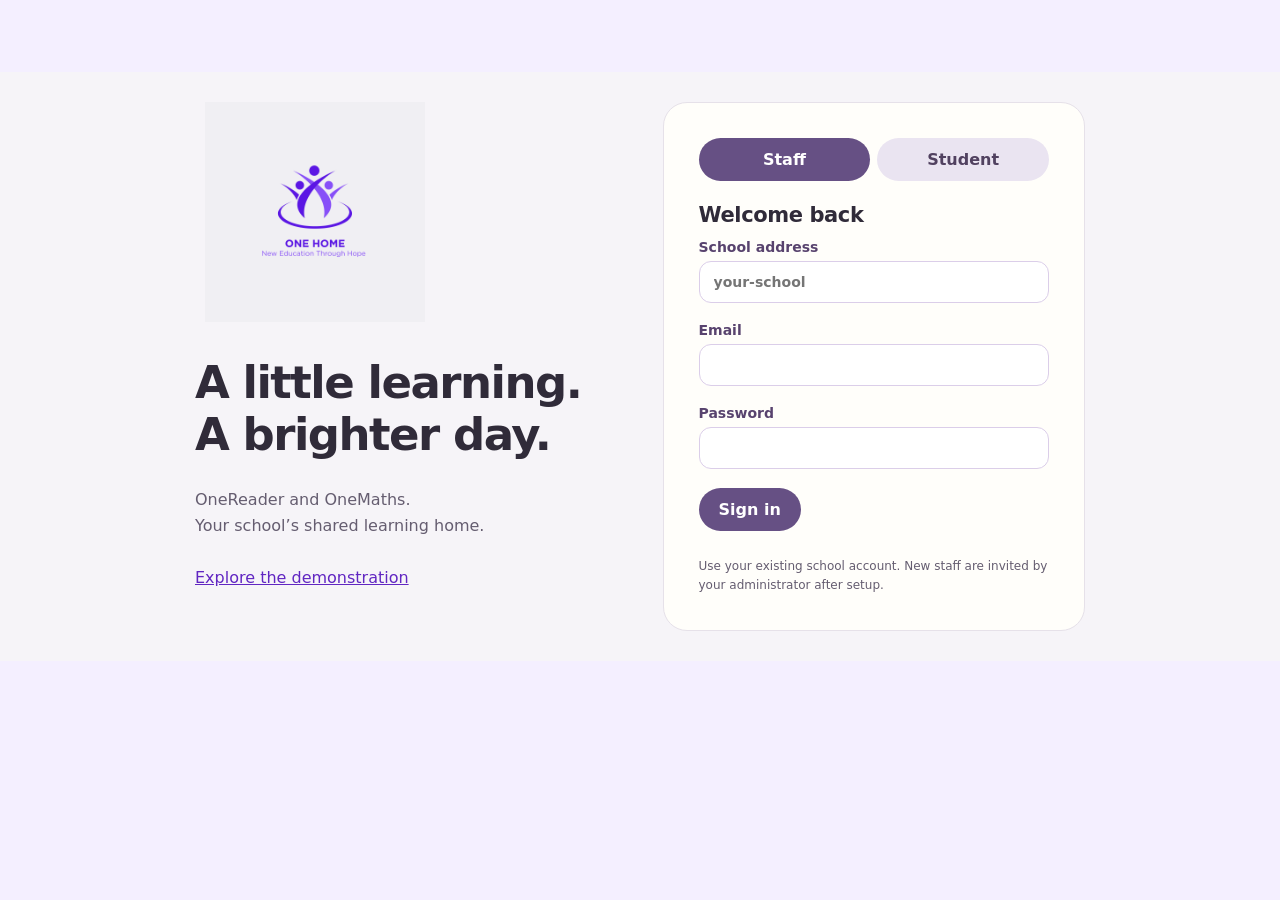
==== index.html @ 9103bfb3 "Add files via upload" ====
<!doctype html><html lang="en"><head><meta charset="utf-8"><meta name="viewport" content="width=device-width,initial-scale=1"><title>OneHome · Your learning space</title><link rel="icon" href="onehome-mark.svg"><link rel="stylesheet" href="home.css"><link rel="stylesheet" href="trio.css"></head><body><div id="app"><p style="padding:40px">Opening ONE HOME…</p></div><div id="toast" role="status" aria-live="polite"></div><script src="config.js"></script><script type="module" src="home.mjs"></script></body></html>
---- home.css ----
:root{font-family:'DM Sans',system-ui,sans-serif;color:#27133f;background:#f4efff;--purple:#6924e5;--muted:#706284;--line:#e7dcf7;--paper:#fff;--shadow:0 12px 40px #40206708}*{box-sizing:border-box}body{margin:0}button,input,select,textarea{font:inherit}button,a,input,select,textarea{touch-action:manipulation}button{cursor:pointer;border:0;border-radius:24px;padding:12px 20px;background:var(--purple);color:#fff;font-weight:600;transition:background .12s}button:hover{background:#5420b6}button:disabled{opacity:.5;cursor:not-allowed}button.secondary{background:#ede5ff;color:#5125a1}button.quiet{background:transparent;color:#573383;border:1px solid var(--line)}a{color:#6126c2}button:focus-visible,a:focus-visible,input:focus-visible,select:focus-visible,textarea:focus-visible{outline:3px solid #2d71d5;outline-offset:3px}h1,h2,h3,p{margin:0}h1{font-size:clamp(28px,3vw,43px);letter-spacing:-1.5px;line-height:1.15}h2{font-size:21px;letter-spacing:-.4px}h3{font-size:17px}p{line-height:1.65;color:var(--muted)}small,.muted{color:var(--muted)}.shell{display:grid;grid-template-columns:230px minmax(0,1fr);min-height:100vh}.side{padding:25px 16px;background:#eee7fb;border-right:1px solid #e4d7f7;display:flex;flex-direction:column;gap:28px;position:sticky;top:0;height:100vh}.brand{width:175px;max-height:135px;object-fit:contain;display:block;margin:0 auto}.side nav{display:grid;gap:7px}.side nav button{text-align:left;border-radius:15px;color:#634c85;background:transparent;font-weight:500;padding:13px 12px;display:flex;align-items:center;gap:12px}.side nav button.active{background:#dfcffb;color:#49209c;font-weight:700}.icon{width:24px;height:24px;vertical-align:middle;flex-shrink:0}.side small{margin-top:auto;font-size:12px;line-height:1.6}.main{padding:28px 35px 50px;max-width:1550px;width:100%;margin:auto}.top{display:flex;justify-content:space-between;align-items:center;gap:14px;margin-bottom:32px}.top .actions{display:flex;align-items:center;gap:8px}.avatar{width:40px;height:40px;background:#e4d1ff;border-radius:50%;display:grid;place-items:center}.eyebrow{font-size:12px;letter-spacing:1.8px;text-transform:uppercase;color:#77519e;font-weight:700}.page-title{margin:12px 0 25px;display:flex;justify-content:space-between;gap:18px;align-items:center}.page-title p{margin-top:8px}.grid{display:grid;grid-template-columns:repeat(2,minmax(0,1fr));gap:20px}.three{grid-template-columns:repeat(3,minmax(0,1fr))}.card{padding:25px;background:var(--paper);border:1px solid #ffffff;border-radius:24px;box-shadow:var(--shadow);min-width:0}.card h2,.card h3{margin-bottom:12px}.card p+button,.card p+a{margin-top:15px}.stat{display:flex;align-items:center;gap:17px}.stat strong{display:block;font-size:36px}.stat img{width:45px;height:45px;background:#eee4ff;border-radius:16px;padding:8px}.service{display:flex;align-items:center;gap:22px;background:linear-gradient(120deg,#e9dbff,#f7f1ff);min-height:205px;border:1px solid white}.service.maths{background:linear-gradient(120deg,#dfeafb,#eee5ff)}.service>img{width:84px;height:84px;padding:17px;background:#ffffff88;border-radius:23px}.service h2{font-size:28px}.service button{margin-top:18px}.stack{display:grid;gap:20px}.space{margin-top:22px}.row{display:flex;align-items:center;justify-content:space-between;gap:15px;padding:15px 0;border-bottom:1px solid #f0e9f9}.row:last-child{border-bottom:0}.row b{display:block}.badge{display:inline-block;border-radius:16px;background:#eee4ff;color:#5c299e;font-size:12px;padding:6px 11px;font-weight:600}.badge.green{background:#e4f6ed;color:#216647}.badge.amber{background:#fff1d5;color:#805415}.notice{background:#ece3fa;border:1px solid #decdf2;border-radius:16px;padding:16px 20px;color:#563c75;line-height:1.6;margin:16px 0}.warning{background:#fff4dc;color:#73531e}.table-scroll{overflow:auto}table{width:100%;border-collapse:collapse;font-size:14px}th,td{text-align:left;padding:14px 10px;border-bottom:1px solid #eee7f5;vertical-align:top}th{font-weight:600;color:#745c91;background:#faf7ff;white-space:nowrap}.form-grid{display:grid;grid-template-columns:1fr 1fr;gap:18px}label{display:block;font-size:14px;font-weight:600;color:#58436e;margin-bottom:7px}input,select,textarea{width:100%;padding:12px 14px;border:1px solid #dbcee9;background:white;color:#2e1a42;border-radius:12px;margin:6px 0 12px}input[type=checkbox],input[type=radio]{width:auto;margin:0 9px 0 0;accent-color:var(--purple)}textarea{min-height:110px;resize:vertical}.choices label{border:1px solid var(--line);border-radius:13px;padding:15px;font-weight:400;margin:10px 0;display:flex;align-items:center;cursor:pointer}.toolbar{display:flex;gap:10px;align-items:center;flex-wrap:wrap}.toolbar select,.toolbar input{width:auto;margin:0}.book-grid{display:grid;grid-template-columns:repeat(auto-fill,minmax(220px,1fr));gap:16px}.book{padding:21px}.cover{height:100px;border-radius:17px;background:linear-gradient(125deg,#d9c5f9,#ece5ff);display:flex;align-items:center;justify-content:space-between;padding:22px;margin-bottom:16px;font-size:26px;font-weight:700;color:#7954a8}.cover img{width:50px;height:50px}.book h3{line-height:1.4;min-height:50px}.book .badge{margin:9px 0}.reading-layout{display:grid;grid-template-columns:minmax(0,2fr) minmax(250px,1fr);gap:24px}.reading-paper{font-family:Georgia,serif;font-size:21px;line-height:1.9;background:#fffaf0;padding:40px;border-radius:20px;white-space:pre-line;color:#2d2534;max-width:74ch;margin:20px auto}.reading-paper.guide{background-image:linear-gradient(transparent 45%,#e4d4fa55 45%,#e4d4fa55 55%,transparent 55%);background-attachment:fixed}.bar{height:9px;border-radius:9px;background:#e9ddf9;overflow:hidden;margin:13px 0}.bar span{display:block;background:#9762d2;height:100%;border-radius:9px}.login{max-width:950px;margin:8vh auto;padding:30px;display:grid;grid-template-columns:1fr 1fr;gap:45px;align-items:center}.login .brand{width:240px;max-height:220px;margin:0 0 35px}.login h1{font-size:45px}.login form{padding:35px}.tabs{display:flex;gap:7px;margin-bottom:22px}.tabs button{flex:1}.empty{text-align:center;padding:35px;color:#7a658e}.footer{font-size:12px;margin-top:26px;color:#8b779e}#toast{position:fixed;bottom:22px;left:50%;transform:translateX(-50%);max-width:90vw;padding:16px 24px;background:#322143;color:white;border-radius:15px;box-shadow:0 6px 35px #0002;z-index:100;display:none}#toast.show{display:block}.feedback{padding:18px;background:#ece4fa;border-radius:15px;margin-top:16px}.mobile-menu{display:none}.assessment{max-width:950px;margin:auto}.assessment .passage{background:#fff9ef;padding:25px;line-height:1.8;white-space:pre-line;border-radius:15px;margin:20px 0}.question{border-top:1px solid var(--line);padding:22px 0}.hint{font-size:13px}.task-items{max-height:280px;overflow:auto;padding:12px;background:#faf7ff;border-radius:12px}.task-items label{font-weight:400;padding:7px}.kpis{margin-bottom:22px}.pill-link{display:inline-flex;align-items:center;gap:8px}.no-margin{margin:0}.privacy{font-size:12px;line-height:1.6}.demo-bar{background:#42205e;color:white;padding:8px 20px;display:flex;gap:12px;align-items:center;justify-content:center;flex-wrap:wrap;font-size:13px}.demo-bar button{padding:5px 12px;font-size:12px}.error{color:#9a2448}.success{color:#216647}
@media(max-width:1050px){.shell{grid-template-columns:185px minmax(0,1fr)}.main{padding:22px}.side{padding:20px 10px}.brand{width:145px}.three{grid-template-columns:1fr}.reading-layout{grid-template-columns:1fr}.service{flex-direction:column;align-items:flex-start}.top{align-items:flex-start}.top .actions{flex-wrap:wrap;justify-content:flex-end}}
@media(max-width:720px){.shell{display:block}.side{display:none;position:fixed;width:230px;z-index:20;box-shadow:15px 0 40px #30145435}.side.open{display:flex}.mobile-menu{display:inline-block}.main{padding:18px 15px 35px}.grid,.form-grid,.login{grid-template-columns:1fr}.login{margin:20px auto;gap:25px;padding:20px}.login h1{font-size:33px}.login .brand{width:175px;max-height:140px;margin-bottom:15px}.top{margin-bottom:20px}.top .school-label{max-width:150px}.page-title{display:block}.page-title button{margin-top:12px}.card{padding:20px;border-radius:20px}.reading-paper{padding:24px;font-size:20px}.service{flex-direction:row;align-items:center}.service>img{width:62px;height:62px;padding:10px}.service h2{font-size:24px}.toolbar{align-items:stretch}.toolbar input,.toolbar select{max-width:100%;flex:1}.top .actions small{display:none}}
@media(prefers-reduced-motion:reduce){*{transition:none!important;scroll-behavior:auto!important}}
.main{margin:0 auto}.brandbox{width:190px;height:155px;overflow:hidden;position:relative;flex-shrink:0;mix-blend-mode:multiply}.brandbox .brand{position:absolute;width:330px;height:330px;max-height:none;left:-70px;top:-85px}.side{gap:18px}.reading-layout>.stack{align-content:start}.login .brand{mix-blend-mode:multiply}@media(max-width:1050px){.brandbox{width:165px}.brandbox .brand{left:-82px}}

dialog{border:1px solid #e3d5f2;border-radius:24px;max-width:850px;width:90vw;max-height:85vh;padding:30px;color:#27133f}dialog::backdrop{background:#24133880}dialog p{white-space:pre-line;margin:18px 0}dialog h2{margin:18px 0}dialog details{margin:12px 0;padding:12px;background:#f4effb;border-radius:12px}
---- trio.css ----
:root{--purple:#665084;--muted:#655d70;--paper:#fffefa;--line:#e4dfeb;--shadow:0 5px 22px #42325305}body{background:#f6f4f8;color:#302b39}.side{background:#eeebf3;border-color:#e4dfeb}.main{padding:34px 42px 55px}.card{border:1px solid #e6e1e9;box-shadow:none;padding:28px}.grid,.stack{gap:24px}.space{margin-top:26px}.service{background:#eee8f5;min-height:220px}.service.maths{background:#e9eef5}.side nav button.active{background:#ded5ea;color:#49395f}.side nav button{color:#53485e}.product-brand{display:grid;grid-template-columns:48px 1fr;gap:3px 10px;text-decoration:none;color:#49365f;padding:12px 2px}.product-brand img{width:45px;height:45px;grid-row:span 2}.product-brand b{font-size:21px;align-self:end}.product-brand small{font-size:11px;margin:0}.question-layout{display:grid;grid-template-columns:minmax(0,1fr) 295px;gap:28px;align-items:start}.question-layout .assessment{width:100%;padding:38px}.math-prompt{white-space:pre-line;font-size:25px;line-height:1.65;margin:35px 0!important}.choices{display:grid;grid-template-columns:1fr 1fr;gap:12px}.choices label{margin:0;min-height:64px;background:#faf9fc}.assessment form>button{margin-top:24px}.feedback.correct{background:#e7f2e9;color:#275b37;border:1px solid #c6dfcc}.feedback.correct p{color:#365d40}.pet-card{display:flex;flex-direction:column;align-items:center;gap:14px}.pet-art{position:relative;max-width:200px}.pet-art>img{width:100%;max-height:175px}.pet-accessory{display:block;text-align:center;border-radius:20px;padding:6px 12px;color:#38313f;font-size:12px}.balance{padding:17px;background:#f0ebf6;border-radius:18px}.balance strong{display:block;font-size:36px;margin:6px 0}.balance small{display:block}.reward-art{height:70px;display:grid;place-items:center;border-radius:16px;margin-bottom:18px}.reward-art .icon{width:35px;height:35px}.reward small{line-height:1.5;display:block;min-height:44px}.confetti{position:fixed;top:22%;left:42%;font-size:35px;color:#649376;pointer-events:none;animation:celebrate 1s ease-out forwards;z-index:200}@keyframes celebrate{to{transform:translateY(-75px);opacity:0}}.reading-paper{max-width:65ch}.footer{color:#6a5f75}.book .cover{background:#e6dfed;color:#675577}.top{margin-bottom:42px}.eyebrow{color:#75618a}.badge{background:#eee9f4;color:#564365}button.secondary{background:#eae4f1;color:#514160}button:hover{background:#534267}.notice{background:#f0ebf6;color:#4f435c}.login{align-items:start}.login .stack{gap:8px}.login .stack label{margin:0}.login .stack input{margin-bottom:0}.login .stack button{width:100%}body[data-product=OneMaths]{--purple:#526981}body[data-product=OneMaths] .side{background:#eaf0f3}body[data-product=OneMaths] .side nav button.active{background:#d8e3ec}body[data-product=OneMaths] .badge{background:#e5edf3;color:#3e546b}body[data-product=OneReader]{--purple:#657761}body[data-product=OneReader] .side{background:#edf0e9}body[data-product=OneReader] .side nav button.active{background:#dce5d8}body[data-product=OneReader] .badge{background:#e8eee3;color:#41573b}@media(max-width:1100px){.main{padding:25px}.question-layout{grid-template-columns:1fr}.question-layout>aside{grid-template-columns:1fr 1fr}.question-layout .pet-art>img{max-height:115px}}@media(max-width:720px){.main{padding:18px 15px}.question-layout>aside,.choices{grid-template-columns:1fr}.question-layout .assessment{padding:22px}.math-prompt{font-size:21px;margin:24px 0!important}.card{padding:21px}.grid{gap:18px}.service{min-height:190px}.top{margin-bottom:24px}.actions .badge{display:none}}@media(prefers-reduced-motion:reduce){.confetti{display:none!important}}
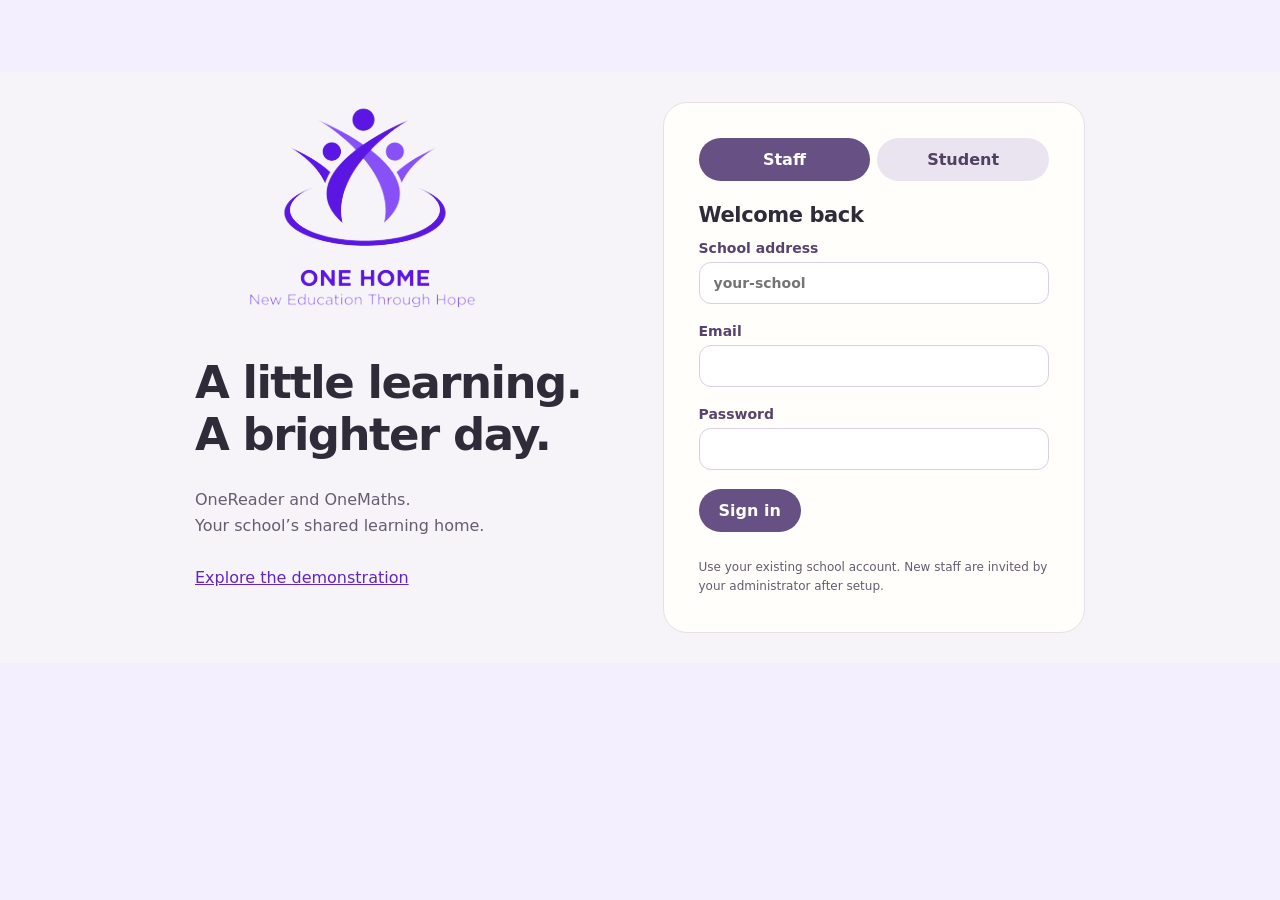
==== commit 6d99f9cc: "hihih" ====
--- a/index.html
+++ b/index.html
@@ -1 +1 @@
-<!doctype html><html lang="en"><head><meta charset="utf-8"><meta name="viewport" content="width=device-width,initial-scale=1"><title>OneHome · Your learning space</title><link rel="icon" href="onehome-mark.svg"><link rel="stylesheet" href="home.css"><link rel="stylesheet" href="trio.css"></head><body><div id="app"><p style="padding:40px">Opening ONE HOME…</p></div><div id="toast" role="status" aria-live="polite"></div><script src="config.js"></script><script type="module" src="home.mjs"></script></body></html>
+<!doctype html><html lang="en"><head><meta charset="utf-8"><meta name="viewport" content="width=device-width,initial-scale=1"><title>OneHome · Your learning space</title><link rel="icon" href="onehome-mark.svg"><link rel="stylesheet" href="home.css"><link rel="stylesheet" href="trio.css"><link rel="stylesheet" href="shared-world.css"></head><body><div id="app"><p style="padding:40px">Opening ONE HOME…</p></div><div id="toast" role="status" aria-live="polite"></div><script src="config.js"></script><script type="module" src="home.mjs"></script></body></html>
--- a/home.css
+++ b/home.css
@@ -2,6 +2,6 @@
 @media(max-width:1050px){.shell{grid-template-columns:185px minmax(0,1fr)}.main{padding:22px}.side{padding:20px 10px}.brand{width:145px}.three{grid-template-columns:1fr}.reading-layout{grid-template-columns:1fr}.service{flex-direction:column;align-items:flex-start}.top{align-items:flex-start}.top .actions{flex-wrap:wrap;justify-content:flex-end}}
 @media(max-width:720px){.shell{display:block}.side{display:none;position:fixed;width:230px;z-index:20;box-shadow:15px 0 40px #30145435}.side.open{display:flex}.mobile-menu{display:inline-block}.main{padding:18px 15px 35px}.grid,.form-grid,.login{grid-template-columns:1fr}.login{margin:20px auto;gap:25px;padding:20px}.login h1{font-size:33px}.login .brand{width:175px;max-height:140px;margin-bottom:15px}.top{margin-bottom:20px}.top .school-label{max-width:150px}.page-title{display:block}.page-title button{margin-top:12px}.card{padding:20px;border-radius:20px}.reading-paper{padding:24px;font-size:20px}.service{flex-direction:row;align-items:center}.service>img{width:62px;height:62px;padding:10px}.service h2{font-size:24px}.toolbar{align-items:stretch}.toolbar input,.toolbar select{max-width:100%;flex:1}.top .actions small{display:none}}
 @media(prefers-reduced-motion:reduce){*{transition:none!important;scroll-behavior:auto!important}}
-.main{margin:0 auto}.brandbox{width:190px;height:155px;overflow:hidden;position:relative;flex-shrink:0;mix-blend-mode:multiply}.brandbox .brand{position:absolute;width:330px;height:330px;max-height:none;left:-70px;top:-85px}.side{gap:18px}.reading-layout>.stack{align-content:start}.login .brand{mix-blend-mode:multiply}@media(max-width:1050px){.brandbox{width:165px}.brandbox .brand{left:-82px}}
-
-dialog{border:1px solid #e3d5f2;border-radius:24px;max-width:850px;width:90vw;max-height:85vh;padding:30px;color:#27133f}dialog::backdrop{background:#24133880}dialog p{white-space:pre-line;margin:18px 0}dialog h2{margin:18px 0}dialog details{margin:12px 0;padding:12px;background:#f4effb;border-radius:12px}
+.main{margin:0 auto}.brandbox{width:190px;height:155px;overflow:hidden;position:relative;flex-shrink:0;mix-blend-mode:multiply}.brandbox .brand{position:absolute;width:330px;height:330px;max-height:none;left:-70px;top:-85px}.side{gap:18px}.reading-layout>.stack{align-content:start}.login .brand{mix-blend-mode:multiply}@media(max-width:1050px){.brandbox{width:165px}.brandbox .brand{left:-82px}}
+
+dialog{border:1px solid #e3d5f2;border-radius:24px;max-width:850px;width:90vw;max-height:85vh;padding:30px;color:#27133f}dialog::backdrop{background:#24133880}dialog p{white-space:pre-line;margin:18px 0}dialog h2{margin:18px 0}dialog details{margin:12px 0;padding:12px;background:#f4effb;border-radius:12px}
--- a/trio.css
+++ b/trio.css
@@ -1 +1,17 @@
 :root{--purple:#665084;--muted:#655d70;--paper:#fffefa;--line:#e4dfeb;--shadow:0 5px 22px #42325305}body{background:#f6f4f8;color:#302b39}.side{background:#eeebf3;border-color:#e4dfeb}.main{padding:34px 42px 55px}.card{border:1px solid #e6e1e9;box-shadow:none;padding:28px}.grid,.stack{gap:24px}.space{margin-top:26px}.service{background:#eee8f5;min-height:220px}.service.maths{background:#e9eef5}.side nav button.active{background:#ded5ea;color:#49395f}.side nav button{color:#53485e}.product-brand{display:grid;grid-template-columns:48px 1fr;gap:3px 10px;text-decoration:none;color:#49365f;padding:12px 2px}.product-brand img{width:45px;height:45px;grid-row:span 2}.product-brand b{font-size:21px;align-self:end}.product-brand small{font-size:11px;margin:0}.question-layout{display:grid;grid-template-columns:minmax(0,1fr) 295px;gap:28px;align-items:start}.question-layout .assessment{width:100%;padding:38px}.math-prompt{white-space:pre-line;font-size:25px;line-height:1.65;margin:35px 0!important}.choices{display:grid;grid-template-columns:1fr 1fr;gap:12px}.choices label{margin:0;min-height:64px;background:#faf9fc}.assessment form>button{margin-top:24px}.feedback.correct{background:#e7f2e9;color:#275b37;border:1px solid #c6dfcc}.feedback.correct p{color:#365d40}.pet-card{display:flex;flex-direction:column;align-items:center;gap:14px}.pet-art{position:relative;max-width:200px}.pet-art>img{width:100%;max-height:175px}.pet-accessory{display:block;text-align:center;border-radius:20px;padding:6px 12px;color:#38313f;font-size:12px}.balance{padding:17px;background:#f0ebf6;border-radius:18px}.balance strong{display:block;font-size:36px;margin:6px 0}.balance small{display:block}.reward-art{height:70px;display:grid;place-items:center;border-radius:16px;margin-bottom:18px}.reward-art .icon{width:35px;height:35px}.reward small{line-height:1.5;display:block;min-height:44px}.confetti{position:fixed;top:22%;left:42%;font-size:35px;color:#649376;pointer-events:none;animation:celebrate 1s ease-out forwards;z-index:200}@keyframes celebrate{to{transform:translateY(-75px);opacity:0}}.reading-paper{max-width:65ch}.footer{color:#6a5f75}.book .cover{background:#e6dfed;color:#675577}.top{margin-bottom:42px}.eyebrow{color:#75618a}.badge{background:#eee9f4;color:#564365}button.secondary{background:#eae4f1;color:#514160}button:hover{background:#534267}.notice{background:#f0ebf6;color:#4f435c}.login{align-items:start}.login .stack{gap:8px}.login .stack label{margin:0}.login .stack input{margin-bottom:0}.login .stack button{width:100%}body[data-product=OneMaths]{--purple:#526981}body[data-product=OneMaths] .side{background:#eaf0f3}body[data-product=OneMaths] .side nav button.active{background:#d8e3ec}body[data-product=OneMaths] .badge{background:#e5edf3;color:#3e546b}body[data-product=OneReader]{--purple:#657761}body[data-product=OneReader] .side{background:#edf0e9}body[data-product=OneReader] .side nav button.active{background:#dce5d8}body[data-product=OneReader] .badge{background:#e8eee3;color:#41573b}@media(max-width:1100px){.main{padding:25px}.question-layout{grid-template-columns:1fr}.question-layout>aside{grid-template-columns:1fr 1fr}.question-layout .pet-art>img{max-height:115px}}@media(max-width:720px){.main{padding:18px 15px}.question-layout>aside,.choices{grid-template-columns:1fr}.question-layout .assessment{padding:22px}.math-prompt{font-size:21px;margin:24px 0!important}.card{padding:21px}.grid{gap:18px}.service{min-height:190px}.top{margin-bottom:24px}.actions .badge{display:none}}@media(prefers-reduced-motion:reduce){.confetti{display:none!important}}
+
+.buddy-drawing{position:relative;width:180px;height:180px;margin:0 auto 18px;flex-shrink:0}.buddy-drawing>img{position:absolute;inset:0;width:100%;height:100%;object-fit:contain}.buddy-drawing .outfit-layer{pointer-events:none}.reward .buddy-drawing{width:155px;height:155px}.task-items details{padding:12px;border-bottom:1px solid #ddd}.task-items details p{max-height:140px;overflow:auto}.pet-card>div:last-child{width:100%}.pet-card .toolbar{gap:8px}.pet-card button{font-size:13px}#annualAnswer button{margin-top:20px}
+
+
+.buddy-grid{display:grid;grid-template-columns:repeat(auto-fill,minmax(130px,1fr));gap:16px}.buddy-choice{display:flex;flex-direction:column;align-items:center;gap:12px;padding:16px;white-space:normal;min-height:180px}.buddy-choice img{width:115px;height:115px}.buddy-choice span{line-height:1.4;overflow-wrap:anywhere}.buddy-choice[aria-pressed=true]{outline:3px solid #7d709a;background:#ece5f4}.pet-card{gap:24px!important;align-items:center}.pet-card h2{overflow-wrap:anywhere}.pet-card>.buddy-drawing{width:160px!important;max-width:100%}.selection-list{max-height:360px;overflow:auto;display:grid;gap:12px;margin-top:18px}.selection-list label{display:flex;flex-wrap:wrap;align-items:center;gap:10px;padding:12px;border-bottom:1px solid #eee}.selection-list small{color:#5b5b62}.advent-banner{background:#e6eee7;color:#304b40;border:2px solid #acbeb0;border-radius:24px;padding:28px;text-align:center;position:relative}.advent-banner>span{font-size:30px;letter-spacing:18px;color:#8e5b4e}.advent-grid{display:grid;grid-template-columns:repeat(5,minmax(0,1fr));gap:15px}.advent-door{min-height:120px;background:#f3e7db;color:#624d43;border:1px solid #d6bda8;border-radius:16px;display:flex;flex-direction:column;align-items:center;justify-content:center;gap:10px;white-space:normal}.advent-door strong{font-size:29px}.advent-door span{font-size:13px}.advent-door:disabled{opacity:1;background:#f0efeb;color:#6b6966}.advent-door:not(:disabled){outline:3px solid #668775;background:#e4eee5;color:#304b40}.advent-door:last-child{background:#eadfae;color:#5f5031}.reading-paper{max-width:70ch;margin-inline:auto}body[data-reading-width=narrow] .reading-paper{max-width:48ch}body[data-reading-font=serif] .reading-paper{font-family:Georgia,serif}body[data-reading-font=mono] .reading-paper{font-family:Consolas,monospace}body[data-reading-letters=wide] .reading-paper{letter-spacing:.06em}body[data-motion=off] *,body[data-motion=off] *::before,body[data-motion=off] *::after{animation:none!important;transition:none!important;scroll-behavior:auto!important}button:focus-visible,input:focus-visible,select:focus-visible{outline:3px solid #77628c;outline-offset:3px}.main{min-width:0}#rosterSummary{max-height:550px;overflow:auto}
+@media(max-width:720px){.advent-grid{grid-template-columns:repeat(3,minmax(0,1fr));gap:10px}.advent-door{min-height:100px}.pet-card{flex-direction:column}.buddy-grid{grid-template-columns:repeat(2,minmax(0,1fr))}.buddy-choice{min-width:0}.toolbar select{max-width:100%}}
+
+
+body[data-advent=open] .side nav [data-view=advent]{border:2px solid #94aa99;background:#e4eee5;color:#304b40}body[data-advent=open] .side nav [data-view=advent]::after{content:"✦";color:#946948;margin-left:auto}
+
+.book .secondary{margin-top:auto}.book h3{overflow-wrap:anywhere}.book-grid .book{display:flex;flex-direction:column;gap:10px}.task-items>label[hidden]{display:none!important}.toolbar>label{min-width:120px}.toolbar input,.toolbar select{max-width:250px}dialog{max-width:900px;max-height:85vh;overflow:auto}
+
+#gcseShelf{color:#fff}
+
+/* v7 student and teacher workspace */
+.nav-extra{margin-top:16px;border-top:1px solid #ddd;padding-top:14px}.nav-extra summary{padding:12px;cursor:pointer;font-size:13px}.card h2{line-height:1.2}.card h3{line-height:1.35}.skill details{margin-top:auto}.skill .row{align-items:flex-start;gap:8px}.skill .row span{font-size:13px}.skill button{padding:9px 14px}.message-history{max-height:620px;overflow:auto}.message{padding:16px;margin-bottom:12px;border-radius:16px;background:#f2eef8;white-space:pre-wrap;overflow-wrap:anywhere}.message.teacher{background:#e9f1e6}.message small{display:block}.lesson{max-width:850px}.lesson p{line-height:1.8}.joke{font-size:20px;line-height:1.6;min-height:48px}.practice-graph{width:100%;max-width:360px;height:200px}.selection-list{max-height:420px;overflow:auto}.product-brand img{background:none}.login .brand{object-fit:contain;max-width:340px;width:100%;height:auto}#mathEditor textarea{width:100%}.side nav{max-height:calc(100vh - 210px);overflow:auto}.book .cover{background:linear-gradient(140deg,#e0d4f0,#f6f0e8);border-left:8px solid #8e6db7}.book:nth-child(3n+1) .cover{background:#dfebdf;border-color:#789573}.book:nth-child(3n+2) .cover{background:#dce9f4;border-color:#7896b4}button:focus-visible,input:focus-visible,select:focus-visible,textarea:focus-visible,summary:focus-visible{outline:3px solid #8151c9;outline-offset:3px}@media(max-width:650px){.toolbar{gap:12px}.toolbar label,.toolbar input,.toolbar select{max-width:100%;width:100%}.grid.three{grid-template-columns:1fr}.message-history{max-height:420px}.side nav{max-height:none}.card{padding:20px}.form-grid{grid-template-columns:1fr}}
--- a/shared-world.css
+++ b/shared-world.css
@@ -0,0 +1,13 @@
+body[data-universal-theme],body[data-universal-theme] .shell,body[data-universal-theme] .r8-shell,body[data-universal-theme] .m9-shell{background:var(--os-background)!important}
+.os-room{height:225px;position:relative;background-image:url('buddy-rooms.png');background-size:200% 200%;background-position:var(--room-x,0%) var(--room-y,0%);border-radius:20px;overflow:hidden}
+.os-room-label{position:absolute;top:12px;left:12px;background:#fff9edeb;color:#363c35;padding:6px 10px;border-radius:12px;font-size:12px}
+.os-room-buddy{position:absolute;width:115px;height:120px;object-fit:contain;right:16%;bottom:5%}
+.os-companion{position:absolute;right:3%;bottom:8%;font-size:48px;filter:drop-shadow(0 4px 3px #0004)}
+.os-pet-preview,.os-theme-preview{height:150px;border-radius:18px;display:grid;place-items:center;background:#f2efe6;font-size:72px}
+.os-theme-preview span{font-size:16px;color:#25372f;background:#ffffffba;padding:12px;border-radius:12px}
+.os-corner-toggle{position:fixed;right:16px;bottom:16px;z-index:30;background:#294e3e;color:#fff;border:1px solid #ffffff70;border-radius:24px;padding:11px 17px;box-shadow:0 5px 20px #0002;font:600 13px system-ui;cursor:pointer}
+.os-corner-dialog{border:1px solid #dedfd5;border-radius:24px;max-width:min(470px,92vw);width:470px;background:#faf9f4;color:#293b32;padding:22px;box-shadow:0 25px 80px #0004}
+.os-corner-dialog::backdrop{background:#172e2566;backdrop-filter:blur(4px)}.os-corner-dialog p{line-height:1.6}.os-close{float:right}.os-corner-dialog h2{margin-bottom:18px}
+@media print{#os-shared-corner{display:none}}
+
+.os-room[data-free="true"]{background-image:linear-gradient(145deg,#e5e7d5,#d5dfcb);background-size:100% 100%}.os-room[data-free="true"]::before{content:"";position:absolute;right:8%;bottom:5%;width:65%;height:38%;border-radius:50%;background:#b6c5a6;box-shadow:inset 0 6px 15px #ffffff50}.os-companion{width:65px;height:65px}.os-pet-preview img{max-width:130px;max-height:125px}
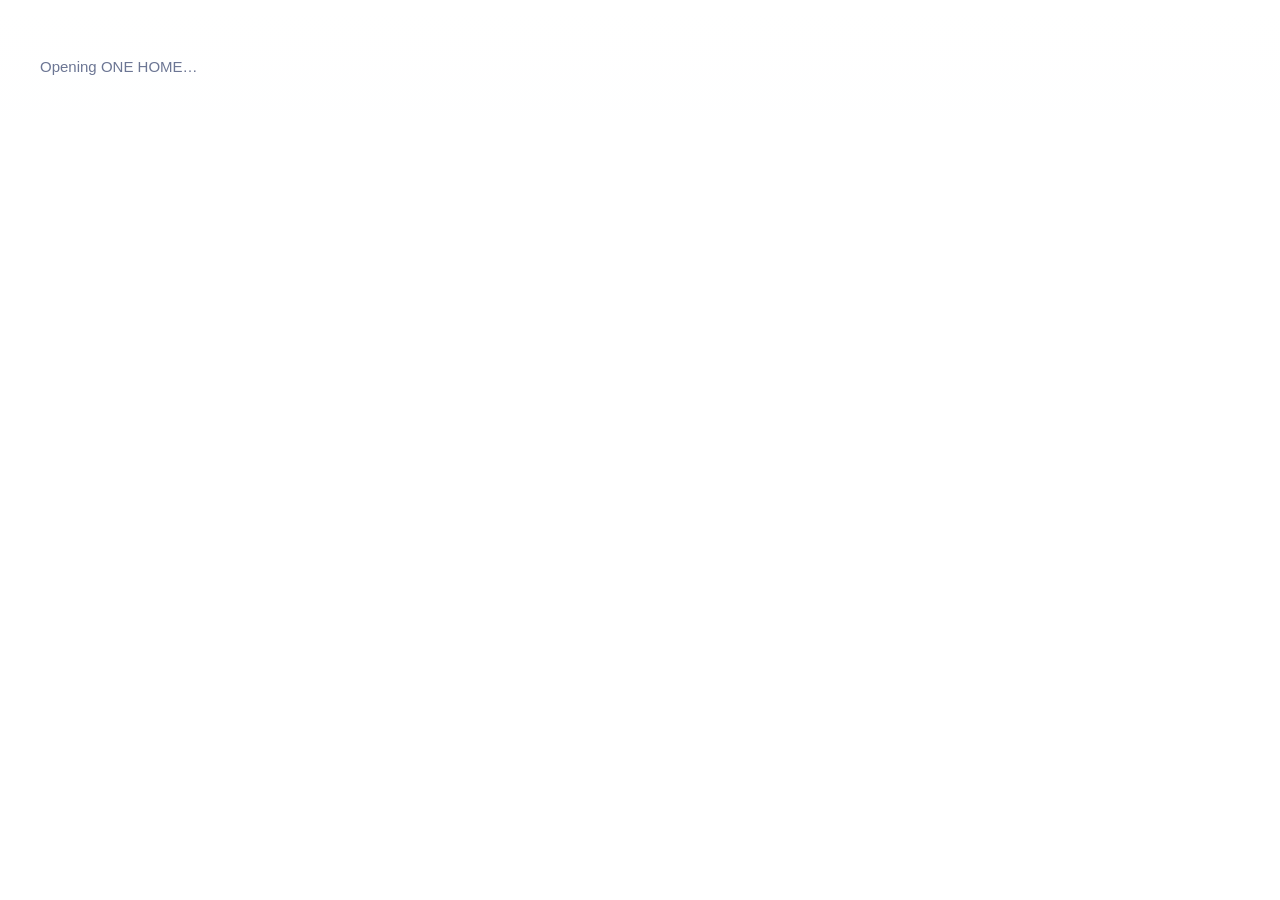
==== commit d681bc31: "OP" ====
--- a/index.html
+++ b/index.html
@@ -1 +1 @@
-<!doctype html><html lang="en"><head><meta charset="utf-8"><meta name="viewport" content="width=device-width,initial-scale=1"><title>OneHome · Your learning space</title><link rel="icon" href="onehome-mark.svg"><link rel="stylesheet" href="home.css"><link rel="stylesheet" href="trio.css"><link rel="stylesheet" href="shared-world.css"></head><body><div id="app"><p style="padding:40px">Opening ONE HOME…</p></div><div id="toast" role="status" aria-live="polite"></div><script src="config.js"></script><script type="module" src="home.mjs"></script></body></html>
+<!doctype html><html lang="en"><head><meta charset="utf-8"><meta name="viewport" content="width=device-width,initial-scale=1"><title>OneHome · Your learning space</title><link rel="icon" href="ui-home.svg"><link rel="stylesheet" href="home.css"><link rel="stylesheet" href="trio.css"><link rel="stylesheet" href="shared-world.css"><link rel="stylesheet" href="refresh.css?v=11"></head><body><div id="app"><p style="padding:40px">Opening ONE HOME…</p></div><div id="toast" role="status" aria-live="polite"></div><script src="config.js"></script><script type="module" src="home.mjs"></script></body></html>
--- a/refresh.css
+++ b/refresh.css
@@ -0,0 +1,45 @@
+
+:root{--ink:#111a39;--muted:#6c7694;--accent:#0875ff;--line:#e5eaf3;--ui-tint:#f9fbff}
+html{background:#fff}body,body.m9-student,body.reader-student,body[data-product]{margin:0;color:var(--ink);background:linear-gradient(#fff,var(--ui-tint)) fixed!important;font-family:Arial,Helvetica,sans-serif!important;font-size:15px}
+*{box-sizing:border-box}button,input,select,textarea{font:inherit}button,.button{border-radius:7px!important;background:var(--accent);border:1px solid transparent;padding:10px 15px;color:white;font-weight:600;cursor:pointer;box-shadow:none!important}button:hover,.button:hover{filter:brightness(.96)}button:disabled{opacity:.6;cursor:default}
+button.secondary,button.soft,.button.soft{background:#fff;color:var(--accent);border-color:#d7e5fb}button.quiet{background:transparent;color:var(--muted);border-color:transparent}a{color:var(--accent)}button:focus-visible,a:focus-visible,summary:focus-visible,input:focus-visible,select:focus-visible,textarea:focus-visible{outline:3px solid #8bc2ff;outline-offset:3px}
+.ui-header{display:flex;align-items:center;gap:32px;min-height:84px;border-bottom:1px solid var(--line);background:#fff;padding:0 max(28px,calc((100vw - 1320px)/2));position:relative;z-index:25}
+.ui-brand-link{text-decoration:none;color:var(--ink);flex-shrink:0}.ui-brand{display:inline-flex;align-items:center;gap:9px;font-size:25px;font-weight:700;letter-spacing:-1px;color:#15213a}.ui-brand b{color:#1685ff}
+.brand-symbol{display:inline-block;flex-shrink:0;width:44px;height:45px;background-image:url('brand-reference.png');background-repeat:no-repeat;background-size:768px 432px}
+.brand-onehome{background-position:-490px -240px}.brand-onereader{background-position:-596px -240px}.brand-onemaths{background-position:-495px -346px}.brand-onestudy{background-position:-610px -343px}
+.ui-nav{display:flex;align-items:center;gap:7px;flex:1;min-width:0}.ui-nav-link{background:transparent!important;color:#57627c!important;padding:32px 9px!important;white-space:nowrap;border-radius:0!important;border:0!important;border-bottom:3px solid transparent!important;font-size:13px}
+.ui-nav-link.active{color:var(--ink)!important;border-bottom-color:var(--accent)!important}.ui-more{position:relative;font-size:13px;color:#57627c}.ui-more summary{cursor:pointer;padding:25px 8px}.ui-more>div,.ui-account>div{position:absolute;right:0;top:100%;background:#fff;border:1px solid var(--line);border-radius:10px;box-shadow:0 14px 35px #15213a15;min-width:220px;padding:12px;z-index:60}
+.ui-more>div button{display:block!important;text-align:left;width:100%;padding:13px!important;border:0!important;border-radius:5px!important}
+.ui-header-actions{display:flex;gap:18px;align-items:center}.ui-back{display:flex;gap:6px;align-items:center;text-decoration:none;font-size:11px;color:#58617a;white-space:nowrap;border:1px solid var(--line);padding:7px;border-radius:5px}.ui-back .ui-icon{width:14px;height:14px}
+.ui-account{position:relative}.ui-account summary{display:flex;align-items:center;gap:9px;cursor:pointer;white-space:nowrap;font-size:13px}.ui-account>div{display:grid;gap:10px;font-size:13px}.ui-account small{color:var(--muted)}.ui-avatar{background:#eef0fa;width:33px;height:33px;border-radius:50%;display:grid;place-items:center;color:#5b6082;font-weight:600;font-size:12px}.ui-mobile{display:none}
+.ui-content{max-width:1320px;margin:0 auto;padding:44px 28px 64px;min-height:calc(100vh - 150px)}.ui-footer{max-width:1320px;margin:auto;padding:20px 28px;border-top:1px solid var(--line);color:var(--muted);font-size:11px;display:flex;justify-content:space-between}
+.page-title,.greeting{margin:0 0 30px!important;display:flex;justify-content:space-between;align-items:center;gap:20px}.page-title h1,.greeting h1{font-family:Arial,Helvetica,sans-serif!important;font-size:34px!important;letter-spacing:-1px;color:var(--ink);margin:0 0 10px!important;font-weight:700}.page-title p,.greeting p{margin:0;color:var(--muted);line-height:1.6}.eyebrow{display:none}.greeting{display:block}
+h2,h3,h4{color:var(--ink);font-family:Arial,Helvetica,sans-serif!important;letter-spacing:-.35px}h2{font-size:20px}h3{font-size:16px}p,small{line-height:1.65}p{color:var(--muted)}.card,.ui-app-card,.notice{background:#fff!important;border:1px solid var(--line)!important;border-radius:10px!important;padding:24px!important;box-shadow:none!important}
+.card h2:first-child,.card h3:first-child{margin-top:0}.space{margin-top:22px}.grid,.form-grid{display:grid;grid-template-columns:repeat(2,minmax(0,1fr));gap:20px}.grid.three,.stats{grid-template-columns:repeat(3,minmax(0,1fr))}.stack{display:grid;gap:20px;align-content:start}
+.ui-app-cards{display:grid;grid-template-columns:repeat(3,minmax(0,1fr));gap:20px;margin-bottom:26px}.ui-app-card{display:block;text-decoration:none;color:var(--ink);padding:28px!important;transition:border-color .15s}.ui-app-card:hover{border-color:#accbff!important}.ui-app-card h2{font-size:24px;margin:18px 0 8px}.ui-app-card p{min-height:48px;margin:0 0 16px}.ui-text-link{display:flex;gap:8px;align-items:center;color:var(--accent);font-size:14px;font-weight:600}
+.ui-icon{width:24px;height:24px;object-fit:contain;vertical-align:middle;flex-shrink:0}.ui-app-card .brand-symbol{transform:scale(1.3);transform-origin:top left;margin-bottom:12px}.ui-text-link .ui-icon{width:17px;height:17px}
+.ui-columns{display:grid;grid-template-columns:minmax(0,2.25fr) minmax(250px,1fr);gap:22px}.ui-kpis{display:grid;grid-template-columns:repeat(3,minmax(0,1fr));gap:18px;margin-bottom:24px}.ui-kpi{display:flex;gap:16px;align-items:center}.ui-kpi .ui-icon{width:44px;height:44px}.ui-kpi strong{font-size:29px;display:block}.ui-kpi small{color:var(--muted)}
+.ui-point-total{font-size:37px;font-weight:700;color:var(--ink)}.ui-balance-line{display:flex;align-items:center;gap:18px;padding:12px 0}.ui-balance-line .ui-icon{width:44px;height:44px}.ui-balance-line strong{display:block;font-size:30px}.ui-balance-line small{color:var(--muted)}.ui-date{color:var(--muted);text-transform:uppercase;letter-spacing:.6px;font-size:11px;margin-bottom:13px}
+.ui-subjects{display:grid;grid-template-columns:repeat(2,minmax(0,1fr));gap:15px;margin-bottom:24px}.ui-subject{display:flex;align-items:center;gap:16px;text-align:left!important;background:#fff!important;border:1px solid var(--line)!important;color:var(--ink)!important;padding:19px!important}.ui-subject .ui-icon{width:44px;height:44px}.ui-subject small{display:block;color:var(--muted);font-weight:400;margin-top:3px}
+.ui-reward-grid{display:grid;grid-template-columns:repeat(3,minmax(0,1fr));gap:22px;margin-top:24px}.ui-reward-preview{height:130px;border-radius:7px;display:flex;align-items:center;justify-content:center;gap:12px;color:#263958}.ui-reward-preview .ui-icon{width:48px;height:48px}.ui-reward small{display:block;min-height:48px}.ui-profile-badge{padding:8px;border-radius:6px;background:#f0f5ff;color:#235cb4;font-size:12px}
+table{width:100%;border-collapse:collapse;font-size:13px}th{background:#f6f8fc;color:#596681;font-weight:600;text-align:left;padding:13px 12px}td{padding:14px 12px;border-bottom:1px solid #edf0f6;color:var(--ink)}.table-scroll{overflow:auto;max-width:100%}.row,.list-row{border-bottom-color:var(--line)!important}.row:last-child,.list-row:last-child{border-bottom:0}.pill,.badge{background:#edf4ff!important;color:#2760ad!important;border:0!important;border-radius:5px!important}
+label{color:#45516a;font-size:13px}input,select,textarea{border:1px solid #dbe2ed!important;border-radius:6px!important;background:#fff;color:var(--ink);padding:11px;max-width:100%}input[type=checkbox],input[type=radio]{accent-color:var(--accent)}.toolbar{display:flex;gap:14px;flex-wrap:wrap;align-items:end}.toolbar>label{flex:1;min-width:120px}.toolbar input,.toolbar select{width:100%}
+.book-grid,.cards,.room-grid{display:grid;grid-template-columns:repeat(3,minmax(0,1fr));gap:20px}.book-cover{border-radius:5px!important}.demo-bar{background:#edf4ff!important;color:#415a7c!important;font-size:11px;padding:7px 20px!important;text-align:center}.demo-bar button{padding:4px 9px!important;font-size:11px!important;background:white!important;color:#1767cd!important;margin-left:8px}
+dialog{max-width:min(90vw,720px);border:1px solid var(--line);border-radius:12px;padding:25px;box-shadow:0 20px 80px #1c335633}dialog::backdrop{background:#17244066}.login{font-family:Arial,Helvetica,sans-serif;max-width:1000px}.login .brand-symbol{margin-right:5px}.login h1{font-family:Arial,Helvetica,sans-serif!important;font-size:38px!important}.ui-content .pet-card,.ui-content .m9-buddy,.ui-content .reader-buddy,.os-room,#os-shared-corner{display:none!important}
+.m9-layout,.m9-home-grid,.reader-home-grid,.home-grid{display:grid;grid-template-columns:minmax(0,2fr) minmax(240px,1fr);gap:22px}.m9-student .ui-content{padding-top:44px!important}.reader-student .ui-header,.m9-student .ui-header{background:#fff!important}
+.reader-main,.reader-page,.reading-page{font-family:inherit}.progress-line,.meter{background:#edf0f6;border-radius:20px;height:7px;overflow:hidden}.progress-line>span,.meter>span{background:var(--accent);display:block;height:100%}.ui-content .reader-book-art{max-width:100%}.ui-content [hidden]{display:none!important}
+@media(min-width:1300px){.ui-header{gap:34px}.ui-nav{gap:12px}}
+@media(max-width:1100px){.ui-header{padding:0 20px;gap:16px}.ui-nav-link{padding:28px 5px!important;font-size:12px}.ui-back span,.ui-person{display:none}.ui-brand{font-size:23px}.ui-content{padding:30px 22px}.ui-header-actions{gap:10px}}
+@media(max-width:800px){.ui-header{min-height:73px;flex-wrap:wrap;gap:12px;padding:12px 18px}.ui-mobile{display:block!important;margin-left:auto}.ui-header-actions{margin-left:0}.ui-nav{display:none;order:5;flex-basis:100%;flex-wrap:wrap;gap:4px}.ui-nav.open{display:flex}.ui-nav-link{padding:12px!important}.ui-more summary{padding:12px}.ui-more>div{left:0;right:auto}.ui-content{padding:28px 18px 42px}.page-title h1,.greeting h1{font-size:28px!important}.page-title{align-items:flex-start;flex-wrap:wrap}.ui-app-cards,.ui-columns,.grid,.home-grid,.m9-layout,.reader-home-grid{grid-template-columns:1fr}.ui-app-card p{min-height:0}.ui-app-card{padding:22px!important}.ui-app-cards{gap:13px}.ui-app-card .brand-symbol{float:left;margin-right:22px;transform:scale(1)}.ui-app-card h2{margin:0 0 6px}.ui-app-card p{margin:0 0 10px}.ui-reward-grid,.book-grid,.cards,.room-grid{grid-template-columns:repeat(2,minmax(0,1fr))}.ui-kpis{gap:10px}.ui-kpi{padding:14px!important;display:block}.ui-kpi strong{font-size:24px}.ui-kpi .ui-icon{width:30px;height:30px}.card{padding:20px!important}.ui-footer{padding:18px;gap:15px}}
+@media(max-width:450px){.ui-reward-grid,.book-grid,.cards,.room-grid,.ui-subjects{grid-template-columns:1fr}.ui-brand{font-size:21px}.ui-subjects{gap:10px}.ui-account>div{max-width:85vw}.ui-kpis small{font-size:11px}.grid.three,.stats{grid-template-columns:1fr}.ui-footer span{display:none}.table-scroll{max-width:calc(100vw - 76px)}}
+@media(prefers-reduced-motion:reduce){*{scroll-behavior:auto!important;animation:none!important;transition:none!important}}
+
+
+.ui-current-book{display:flex;gap:25px;align-items:center}.ui-current-book .r8-cover{width:140px;min-width:140px;height:210px}.ui-current-book>div:last-child{flex:1}.ui-subject{width:100%;margin-bottom:8px}.ui-content .m9-heading h1{font-family:Arial;font-size:32px}.ui-content .m9-kicker{display:none}.ui-content .m9-skill-grid{gap:18px}@media(max-width:500px){.ui-current-book{align-items:flex-start}.ui-current-book .r8-cover{width:95px;min-width:95px;height:145px}.ui-current-book h2{font-size:18px}}
+body,body.m9-student,body[data-r8-theme]{--ink:#111a39!important;--muted:#6c7694!important;--accent:#0875ff!important;--line:#e5eaf3!important}
+.brand-symbol{height:35px}.brand-onehome{background-position:-490px -241px}.brand-onereader{background-position:-596px -242px}.brand-onemaths{height:33px;background-position:-495px -347px}.brand-onestudy{height:34px;background-position:-610px -345px}
+body .ui-content h1,body .ui-content h2,body .ui-content h3{color:#111a39!important}body .ui-content .card{border-color:#e5eaf3!important}body .ui-content button:not(.secondary):not(.quiet):not(.soft):not(.ui-subject){background:#0875ff;color:#fff}body .ui-content button.quiet{border:0;background:transparent;color:#42638d}body .ui-content button.secondary,body .ui-content button.soft{background:#fff;color:#0875ff;border:1px solid #d7e5fb}
+
+.ui-subject{justify-content:flex-start!important}.ui-content .card:has(.table-scroll){min-width:0}.ui-content .task-items{max-height:360px;overflow:auto}.ui-content .question-layout{display:grid;grid-template-columns:minmax(0,2fr) minmax(230px,1fr);gap:22px}@media(max-width:800px){.ui-content .question-layout{grid-template-columns:1fr}}
+.platform-page{max-width:1264px;margin:30px auto;padding:24px}.platform-card{border:1px solid var(--line);border-radius:10px;box-shadow:none;background:white}.platform-page h1{font-family:Arial;font-size:34px;letter-spacing:-1px}.ui-content .lesson-card{min-width:0}
+body .ui-content button.secondary,body .ui-content button.soft{color:#0875ff!important;background:#fff!important}.ui-inline-icon{width:17px;height:17px;vertical-align:middle;display:inline-block}.toolbar label:has(input[type=checkbox]){display:flex;align-items:center;gap:8px}.toolbar input[type=checkbox]{width:auto}.ui-content .book-grid .book{min-width:0}
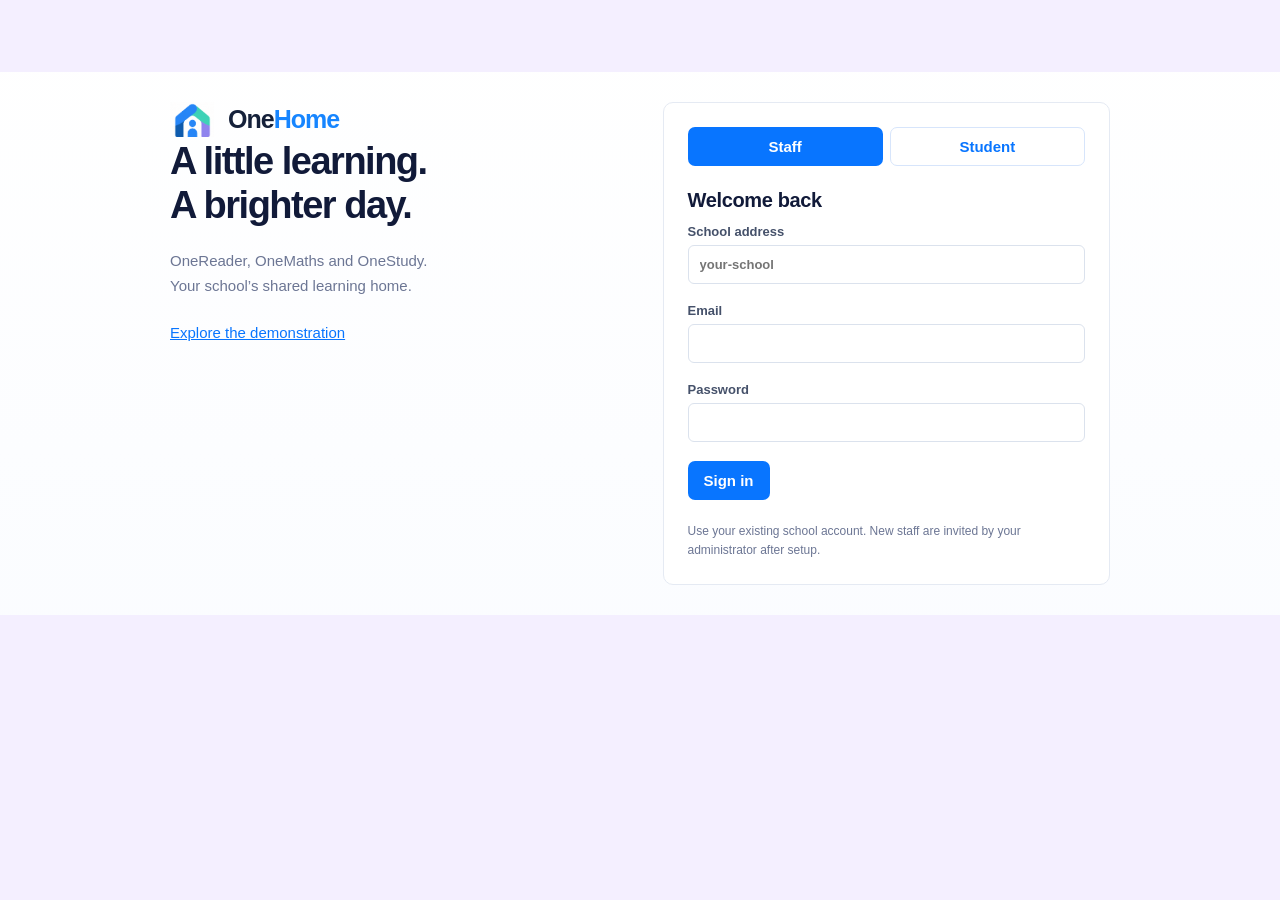
==== commit f1b92a6a: "heh" ====
--- a/index.html
+++ b/index.html
@@ -1 +1 @@
-<!doctype html><html lang="en"><head><meta charset="utf-8"><meta name="viewport" content="width=device-width,initial-scale=1"><title>OneHome · Your learning space</title><link rel="icon" href="ui-home.svg"><link rel="stylesheet" href="home.css"><link rel="stylesheet" href="trio.css"><link rel="stylesheet" href="shared-world.css"><link rel="stylesheet" href="refresh.css?v=11"></head><body><div id="app"><p style="padding:40px">Opening ONE HOME…</p></div><div id="toast" role="status" aria-live="polite"></div><script src="config.js"></script><script type="module" src="home.mjs"></script></body></html>
+<!doctype html><html lang="en"><head><meta charset="utf-8"><meta name="viewport" content="width=device-width,initial-scale=1"><title>OneHome · Your learning space</title><link rel="icon" href="ui-home.svg"><link rel="stylesheet" href="home.css?v=11.1"><link rel="stylesheet" href="trio.css?v=11.1"><link rel="stylesheet" href="shared-world.css?v=11.1"><link rel="stylesheet" href="refresh.css?v=11.1"></head><body><div id="app"><p style="padding:40px">Opening ONE HOME…</p></div><div id="toast" role="status" aria-live="polite"></div><script src="config.js?v=11.1"></script><script defer src="startup.js?v=11.1" data-entry="home.mjs"></script></body></html>
--- a/home.css
+++ b/home.css
@@ -0,0 +1,7 @@
+:root{font-family:'DM Sans',system-ui,sans-serif;color:#27133f;background:#f4efff;--purple:#6924e5;--muted:#706284;--line:#e7dcf7;--paper:#fff;--shadow:0 12px 40px #40206708}*{box-sizing:border-box}body{margin:0}button,input,select,textarea{font:inherit}button,a,input,select,textarea{touch-action:manipulation}button{cursor:pointer;border:0;border-radius:24px;padding:12px 20px;background:var(--purple);color:#fff;font-weight:600;transition:background .12s}button:hover{background:#5420b6}button:disabled{opacity:.5;cursor:not-allowed}button.secondary{background:#ede5ff;color:#5125a1}button.quiet{background:transparent;color:#573383;border:1px solid var(--line)}a{color:#6126c2}button:focus-visible,a:focus-visible,input:focus-visible,select:focus-visible,textarea:focus-visible{outline:3px solid #2d71d5;outline-offset:3px}h1,h2,h3,p{margin:0}h1{font-size:clamp(28px,3vw,43px);letter-spacing:-1.5px;line-height:1.15}h2{font-size:21px;letter-spacing:-.4px}h3{font-size:17px}p{line-height:1.65;color:var(--muted)}small,.muted{color:var(--muted)}.shell{display:grid;grid-template-columns:230px minmax(0,1fr);min-height:100vh}.side{padding:25px 16px;background:#eee7fb;border-right:1px solid #e4d7f7;display:flex;flex-direction:column;gap:28px;position:sticky;top:0;height:100vh}.brand{width:175px;max-height:135px;object-fit:contain;display:block;margin:0 auto}.side nav{display:grid;gap:7px}.side nav button{text-align:left;border-radius:15px;color:#634c85;background:transparent;font-weight:500;padding:13px 12px;display:flex;align-items:center;gap:12px}.side nav button.active{background:#dfcffb;color:#49209c;font-weight:700}.icon{width:24px;height:24px;vertical-align:middle;flex-shrink:0}.side small{margin-top:auto;font-size:12px;line-height:1.6}.main{padding:28px 35px 50px;max-width:1550px;width:100%;margin:auto}.top{display:flex;justify-content:space-between;align-items:center;gap:14px;margin-bottom:32px}.top .actions{display:flex;align-items:center;gap:8px}.avatar{width:40px;height:40px;background:#e4d1ff;border-radius:50%;display:grid;place-items:center}.eyebrow{font-size:12px;letter-spacing:1.8px;text-transform:uppercase;color:#77519e;font-weight:700}.page-title{margin:12px 0 25px;display:flex;justify-content:space-between;gap:18px;align-items:center}.page-title p{margin-top:8px}.grid{display:grid;grid-template-columns:repeat(2,minmax(0,1fr));gap:20px}.three{grid-template-columns:repeat(3,minmax(0,1fr))}.card{padding:25px;background:var(--paper);border:1px solid #ffffff;border-radius:24px;box-shadow:var(--shadow);min-width:0}.card h2,.card h3{margin-bottom:12px}.card p+button,.card p+a{margin-top:15px}.stat{display:flex;align-items:center;gap:17px}.stat strong{display:block;font-size:36px}.stat img{width:45px;height:45px;background:#eee4ff;border-radius:16px;padding:8px}.service{display:flex;align-items:center;gap:22px;background:linear-gradient(120deg,#e9dbff,#f7f1ff);min-height:205px;border:1px solid white}.service.maths{background:linear-gradient(120deg,#dfeafb,#eee5ff)}.service>img{width:84px;height:84px;padding:17px;background:#ffffff88;border-radius:23px}.service h2{font-size:28px}.service button{margin-top:18px}.stack{display:grid;gap:20px}.space{margin-top:22px}.row{display:flex;align-items:center;justify-content:space-between;gap:15px;padding:15px 0;border-bottom:1px solid #f0e9f9}.row:last-child{border-bottom:0}.row b{display:block}.badge{display:inline-block;border-radius:16px;background:#eee4ff;color:#5c299e;font-size:12px;padding:6px 11px;font-weight:600}.badge.green{background:#e4f6ed;color:#216647}.badge.amber{background:#fff1d5;color:#805415}.notice{background:#ece3fa;border:1px solid #decdf2;border-radius:16px;padding:16px 20px;color:#563c75;line-height:1.6;margin:16px 0}.warning{background:#fff4dc;color:#73531e}.table-scroll{overflow:auto}table{width:100%;border-collapse:collapse;font-size:14px}th,td{text-align:left;padding:14px 10px;border-bottom:1px solid #eee7f5;vertical-align:top}th{font-weight:600;color:#745c91;background:#faf7ff;white-space:nowrap}.form-grid{display:grid;grid-template-columns:1fr 1fr;gap:18px}label{display:block;font-size:14px;font-weight:600;color:#58436e;margin-bottom:7px}input,select,textarea{width:100%;padding:12px 14px;border:1px solid #dbcee9;background:white;color:#2e1a42;border-radius:12px;margin:6px 0 12px}input[type=checkbox],input[type=radio]{width:auto;margin:0 9px 0 0;accent-color:var(--purple)}textarea{min-height:110px;resize:vertical}.choices label{border:1px solid var(--line);border-radius:13px;padding:15px;font-weight:400;margin:10px 0;display:flex;align-items:center;cursor:pointer}.toolbar{display:flex;gap:10px;align-items:center;flex-wrap:wrap}.toolbar select,.toolbar input{width:auto;margin:0}.book-grid{display:grid;grid-template-columns:repeat(auto-fill,minmax(220px,1fr));gap:16px}.book{padding:21px}.cover{height:100px;border-radius:17px;background:linear-gradient(125deg,#d9c5f9,#ece5ff);display:flex;align-items:center;justify-content:space-between;padding:22px;margin-bottom:16px;font-size:26px;font-weight:700;color:#7954a8}.cover img{width:50px;height:50px}.book h3{line-height:1.4;min-height:50px}.book .badge{margin:9px 0}.reading-layout{display:grid;grid-template-columns:minmax(0,2fr) minmax(250px,1fr);gap:24px}.reading-paper{font-family:Georgia,serif;font-size:21px;line-height:1.9;background:#fffaf0;padding:40px;border-radius:20px;white-space:pre-line;color:#2d2534;max-width:74ch;margin:20px auto}.reading-paper.guide{background-image:linear-gradient(transparent 45%,#e4d4fa55 45%,#e4d4fa55 55%,transparent 55%);background-attachment:fixed}.bar{height:9px;border-radius:9px;background:#e9ddf9;overflow:hidden;margin:13px 0}.bar span{display:block;background:#9762d2;height:100%;border-radius:9px}.login{max-width:950px;margin:8vh auto;padding:30px;display:grid;grid-template-columns:1fr 1fr;gap:45px;align-items:center}.login .brand{width:240px;max-height:220px;margin:0 0 35px}.login h1{font-size:45px}.login form{padding:35px}.tabs{display:flex;gap:7px;margin-bottom:22px}.tabs button{flex:1}.empty{text-align:center;padding:35px;color:#7a658e}.footer{font-size:12px;margin-top:26px;color:#8b779e}#toast{position:fixed;bottom:22px;left:50%;transform:translateX(-50%);max-width:90vw;padding:16px 24px;background:#322143;color:white;border-radius:15px;box-shadow:0 6px 35px #0002;z-index:100;display:none}#toast.show{display:block}.feedback{padding:18px;background:#ece4fa;border-radius:15px;margin-top:16px}.mobile-menu{display:none}.assessment{max-width:950px;margin:auto}.assessment .passage{background:#fff9ef;padding:25px;line-height:1.8;white-space:pre-line;border-radius:15px;margin:20px 0}.question{border-top:1px solid var(--line);padding:22px 0}.hint{font-size:13px}.task-items{max-height:280px;overflow:auto;padding:12px;background:#faf7ff;border-radius:12px}.task-items label{font-weight:400;padding:7px}.kpis{margin-bottom:22px}.pill-link{display:inline-flex;align-items:center;gap:8px}.no-margin{margin:0}.privacy{font-size:12px;line-height:1.6}.demo-bar{background:#42205e;color:white;padding:8px 20px;display:flex;gap:12px;align-items:center;justify-content:center;flex-wrap:wrap;font-size:13px}.demo-bar button{padding:5px 12px;font-size:12px}.error{color:#9a2448}.success{color:#216647}
+@media(max-width:1050px){.shell{grid-template-columns:185px minmax(0,1fr)}.main{padding:22px}.side{padding:20px 10px}.brand{width:145px}.three{grid-template-columns:1fr}.reading-layout{grid-template-columns:1fr}.service{flex-direction:column;align-items:flex-start}.top{align-items:flex-start}.top .actions{flex-wrap:wrap;justify-content:flex-end}}
+@media(max-width:720px){.shell{display:block}.side{display:none;position:fixed;width:230px;z-index:20;box-shadow:15px 0 40px #30145435}.side.open{display:flex}.mobile-menu{display:inline-block}.main{padding:18px 15px 35px}.grid,.form-grid,.login{grid-template-columns:1fr}.login{margin:20px auto;gap:25px;padding:20px}.login h1{font-size:33px}.login .brand{width:175px;max-height:140px;margin-bottom:15px}.top{margin-bottom:20px}.top .school-label{max-width:150px}.page-title{display:block}.page-title button{margin-top:12px}.card{padding:20px;border-radius:20px}.reading-paper{padding:24px;font-size:20px}.service{flex-direction:row;align-items:center}.service>img{width:62px;height:62px;padding:10px}.service h2{font-size:24px}.toolbar{align-items:stretch}.toolbar input,.toolbar select{max-width:100%;flex:1}.top .actions small{display:none}}
+@media(prefers-reduced-motion:reduce){*{transition:none!important;scroll-behavior:auto!important}}
+.main{margin:0 auto}.brandbox{width:190px;height:155px;overflow:hidden;position:relative;flex-shrink:0;mix-blend-mode:multiply}.brandbox .brand{position:absolute;width:330px;height:330px;max-height:none;left:-70px;top:-85px}.side{gap:18px}.reading-layout>.stack{align-content:start}.login .brand{mix-blend-mode:multiply}@media(max-width:1050px){.brandbox{width:165px}.brandbox .brand{left:-82px}}
+
+dialog{border:1px solid #e3d5f2;border-radius:24px;max-width:850px;width:90vw;max-height:85vh;padding:30px;color:#27133f}dialog::backdrop{background:#24133880}dialog p{white-space:pre-line;margin:18px 0}dialog h2{margin:18px 0}dialog details{margin:12px 0;padding:12px;background:#f4effb;border-radius:12px}
--- a/trio.css
+++ b/trio.css
@@ -0,0 +1,17 @@
+:root{--purple:#665084;--muted:#655d70;--paper:#fffefa;--line:#e4dfeb;--shadow:0 5px 22px #42325305}body{background:#f6f4f8;color:#302b39}.side{background:#eeebf3;border-color:#e4dfeb}.main{padding:34px 42px 55px}.card{border:1px solid #e6e1e9;box-shadow:none;padding:28px}.grid,.stack{gap:24px}.space{margin-top:26px}.service{background:#eee8f5;min-height:220px}.service.maths{background:#e9eef5}.side nav button.active{background:#ded5ea;color:#49395f}.side nav button{color:#53485e}.product-brand{display:grid;grid-template-columns:48px 1fr;gap:3px 10px;text-decoration:none;color:#49365f;padding:12px 2px}.product-brand img{width:45px;height:45px;grid-row:span 2}.product-brand b{font-size:21px;align-self:end}.product-brand small{font-size:11px;margin:0}.question-layout{display:grid;grid-template-columns:minmax(0,1fr) 295px;gap:28px;align-items:start}.question-layout .assessment{width:100%;padding:38px}.math-prompt{white-space:pre-line;font-size:25px;line-height:1.65;margin:35px 0!important}.choices{display:grid;grid-template-columns:1fr 1fr;gap:12px}.choices label{margin:0;min-height:64px;background:#faf9fc}.assessment form>button{margin-top:24px}.feedback.correct{background:#e7f2e9;color:#275b37;border:1px solid #c6dfcc}.feedback.correct p{color:#365d40}.pet-card{display:flex;flex-direction:column;align-items:center;gap:14px}.pet-art{position:relative;max-width:200px}.pet-art>img{width:100%;max-height:175px}.pet-accessory{display:block;text-align:center;border-radius:20px;padding:6px 12px;color:#38313f;font-size:12px}.balance{padding:17px;background:#f0ebf6;border-radius:18px}.balance strong{display:block;font-size:36px;margin:6px 0}.balance small{display:block}.reward-art{height:70px;display:grid;place-items:center;border-radius:16px;margin-bottom:18px}.reward-art .icon{width:35px;height:35px}.reward small{line-height:1.5;display:block;min-height:44px}.confetti{position:fixed;top:22%;left:42%;font-size:35px;color:#649376;pointer-events:none;animation:celebrate 1s ease-out forwards;z-index:200}@keyframes celebrate{to{transform:translateY(-75px);opacity:0}}.reading-paper{max-width:65ch}.footer{color:#6a5f75}.book .cover{background:#e6dfed;color:#675577}.top{margin-bottom:42px}.eyebrow{color:#75618a}.badge{background:#eee9f4;color:#564365}button.secondary{background:#eae4f1;color:#514160}button:hover{background:#534267}.notice{background:#f0ebf6;color:#4f435c}.login{align-items:start}.login .stack{gap:8px}.login .stack label{margin:0}.login .stack input{margin-bottom:0}.login .stack button{width:100%}body[data-product=OneMaths]{--purple:#526981}body[data-product=OneMaths] .side{background:#eaf0f3}body[data-product=OneMaths] .side nav button.active{background:#d8e3ec}body[data-product=OneMaths] .badge{background:#e5edf3;color:#3e546b}body[data-product=OneReader]{--purple:#657761}body[data-product=OneReader] .side{background:#edf0e9}body[data-product=OneReader] .side nav button.active{background:#dce5d8}body[data-product=OneReader] .badge{background:#e8eee3;color:#41573b}@media(max-width:1100px){.main{padding:25px}.question-layout{grid-template-columns:1fr}.question-layout>aside{grid-template-columns:1fr 1fr}.question-layout .pet-art>img{max-height:115px}}@media(max-width:720px){.main{padding:18px 15px}.question-layout>aside,.choices{grid-template-columns:1fr}.question-layout .assessment{padding:22px}.math-prompt{font-size:21px;margin:24px 0!important}.card{padding:21px}.grid{gap:18px}.service{min-height:190px}.top{margin-bottom:24px}.actions .badge{display:none}}@media(prefers-reduced-motion:reduce){.confetti{display:none!important}}
+
+.buddy-drawing{position:relative;width:180px;height:180px;margin:0 auto 18px;flex-shrink:0}.buddy-drawing>img{position:absolute;inset:0;width:100%;height:100%;object-fit:contain}.buddy-drawing .outfit-layer{pointer-events:none}.reward .buddy-drawing{width:155px;height:155px}.task-items details{padding:12px;border-bottom:1px solid #ddd}.task-items details p{max-height:140px;overflow:auto}.pet-card>div:last-child{width:100%}.pet-card .toolbar{gap:8px}.pet-card button{font-size:13px}#annualAnswer button{margin-top:20px}
+
+
+.buddy-grid{display:grid;grid-template-columns:repeat(auto-fill,minmax(130px,1fr));gap:16px}.buddy-choice{display:flex;flex-direction:column;align-items:center;gap:12px;padding:16px;white-space:normal;min-height:180px}.buddy-choice img{width:115px;height:115px}.buddy-choice span{line-height:1.4;overflow-wrap:anywhere}.buddy-choice[aria-pressed=true]{outline:3px solid #7d709a;background:#ece5f4}.pet-card{gap:24px!important;align-items:center}.pet-card h2{overflow-wrap:anywhere}.pet-card>.buddy-drawing{width:160px!important;max-width:100%}.selection-list{max-height:360px;overflow:auto;display:grid;gap:12px;margin-top:18px}.selection-list label{display:flex;flex-wrap:wrap;align-items:center;gap:10px;padding:12px;border-bottom:1px solid #eee}.selection-list small{color:#5b5b62}.advent-banner{background:#e6eee7;color:#304b40;border:2px solid #acbeb0;border-radius:24px;padding:28px;text-align:center;position:relative}.advent-banner>span{font-size:30px;letter-spacing:18px;color:#8e5b4e}.advent-grid{display:grid;grid-template-columns:repeat(5,minmax(0,1fr));gap:15px}.advent-door{min-height:120px;background:#f3e7db;color:#624d43;border:1px solid #d6bda8;border-radius:16px;display:flex;flex-direction:column;align-items:center;justify-content:center;gap:10px;white-space:normal}.advent-door strong{font-size:29px}.advent-door span{font-size:13px}.advent-door:disabled{opacity:1;background:#f0efeb;color:#6b6966}.advent-door:not(:disabled){outline:3px solid #668775;background:#e4eee5;color:#304b40}.advent-door:last-child{background:#eadfae;color:#5f5031}.reading-paper{max-width:70ch;margin-inline:auto}body[data-reading-width=narrow] .reading-paper{max-width:48ch}body[data-reading-font=serif] .reading-paper{font-family:Georgia,serif}body[data-reading-font=mono] .reading-paper{font-family:Consolas,monospace}body[data-reading-letters=wide] .reading-paper{letter-spacing:.06em}body[data-motion=off] *,body[data-motion=off] *::before,body[data-motion=off] *::after{animation:none!important;transition:none!important;scroll-behavior:auto!important}button:focus-visible,input:focus-visible,select:focus-visible{outline:3px solid #77628c;outline-offset:3px}.main{min-width:0}#rosterSummary{max-height:550px;overflow:auto}
+@media(max-width:720px){.advent-grid{grid-template-columns:repeat(3,minmax(0,1fr));gap:10px}.advent-door{min-height:100px}.pet-card{flex-direction:column}.buddy-grid{grid-template-columns:repeat(2,minmax(0,1fr))}.buddy-choice{min-width:0}.toolbar select{max-width:100%}}
+
+
+body[data-advent=open] .side nav [data-view=advent]{border:2px solid #94aa99;background:#e4eee5;color:#304b40}body[data-advent=open] .side nav [data-view=advent]::after{content:"✦";color:#946948;margin-left:auto}
+
+.book .secondary{margin-top:auto}.book h3{overflow-wrap:anywhere}.book-grid .book{display:flex;flex-direction:column;gap:10px}.task-items>label[hidden]{display:none!important}.toolbar>label{min-width:120px}.toolbar input,.toolbar select{max-width:250px}dialog{max-width:900px;max-height:85vh;overflow:auto}
+
+#gcseShelf{color:#fff}
+
+/* v7 student and teacher workspace */
+.nav-extra{margin-top:16px;border-top:1px solid #ddd;padding-top:14px}.nav-extra summary{padding:12px;cursor:pointer;font-size:13px}.card h2{line-height:1.2}.card h3{line-height:1.35}.skill details{margin-top:auto}.skill .row{align-items:flex-start;gap:8px}.skill .row span{font-size:13px}.skill button{padding:9px 14px}.message-history{max-height:620px;overflow:auto}.message{padding:16px;margin-bottom:12px;border-radius:16px;background:#f2eef8;white-space:pre-wrap;overflow-wrap:anywhere}.message.teacher{background:#e9f1e6}.message small{display:block}.lesson{max-width:850px}.lesson p{line-height:1.8}.joke{font-size:20px;line-height:1.6;min-height:48px}.practice-graph{width:100%;max-width:360px;height:200px}.selection-list{max-height:420px;overflow:auto}.product-brand img{background:none}.login .brand{object-fit:contain;max-width:340px;width:100%;height:auto}#mathEditor textarea{width:100%}.side nav{max-height:calc(100vh - 210px);overflow:auto}.book .cover{background:linear-gradient(140deg,#e0d4f0,#f6f0e8);border-left:8px solid #8e6db7}.book:nth-child(3n+1) .cover{background:#dfebdf;border-color:#789573}.book:nth-child(3n+2) .cover{background:#dce9f4;border-color:#7896b4}button:focus-visible,input:focus-visible,select:focus-visible,textarea:focus-visible,summary:focus-visible{outline:3px solid #8151c9;outline-offset:3px}@media(max-width:650px){.toolbar{gap:12px}.toolbar label,.toolbar input,.toolbar select{max-width:100%;width:100%}.grid.three{grid-template-columns:1fr}.message-history{max-height:420px}.side nav{max-height:none}.card{padding:20px}.form-grid{grid-template-columns:1fr}}
--- a/shared-world.css
+++ b/shared-world.css
@@ -0,0 +1,13 @@
+body[data-universal-theme],body[data-universal-theme] .shell,body[data-universal-theme] .r8-shell,body[data-universal-theme] .m9-shell{background:var(--os-background)!important}
+.os-room{height:225px;position:relative;background-image:url('buddy-rooms.png');background-size:200% 200%;background-position:var(--room-x,0%) var(--room-y,0%);border-radius:20px;overflow:hidden}
+.os-room-label{position:absolute;top:12px;left:12px;background:#fff9edeb;color:#363c35;padding:6px 10px;border-radius:12px;font-size:12px}
+.os-room-buddy{position:absolute;width:115px;height:120px;object-fit:contain;right:16%;bottom:5%}
+.os-companion{position:absolute;right:3%;bottom:8%;font-size:48px;filter:drop-shadow(0 4px 3px #0004)}
+.os-pet-preview,.os-theme-preview{height:150px;border-radius:18px;display:grid;place-items:center;background:#f2efe6;font-size:72px}
+.os-theme-preview span{font-size:16px;color:#25372f;background:#ffffffba;padding:12px;border-radius:12px}
+.os-corner-toggle{position:fixed;right:16px;bottom:16px;z-index:30;background:#294e3e;color:#fff;border:1px solid #ffffff70;border-radius:24px;padding:11px 17px;box-shadow:0 5px 20px #0002;font:600 13px system-ui;cursor:pointer}
+.os-corner-dialog{border:1px solid #dedfd5;border-radius:24px;max-width:min(470px,92vw);width:470px;background:#faf9f4;color:#293b32;padding:22px;box-shadow:0 25px 80px #0004}
+.os-corner-dialog::backdrop{background:#172e2566;backdrop-filter:blur(4px)}.os-corner-dialog p{line-height:1.6}.os-close{float:right}.os-corner-dialog h2{margin-bottom:18px}
+@media print{#os-shared-corner{display:none}}
+
+.os-room[data-free="true"]{background-image:linear-gradient(145deg,#e5e7d5,#d5dfcb);background-size:100% 100%}.os-room[data-free="true"]::before{content:"";position:absolute;right:8%;bottom:5%;width:65%;height:38%;border-radius:50%;background:#b6c5a6;box-shadow:inset 0 6px 15px #ffffff50}.os-companion{width:65px;height:65px}.os-pet-preview img{max-width:130px;max-height:125px}
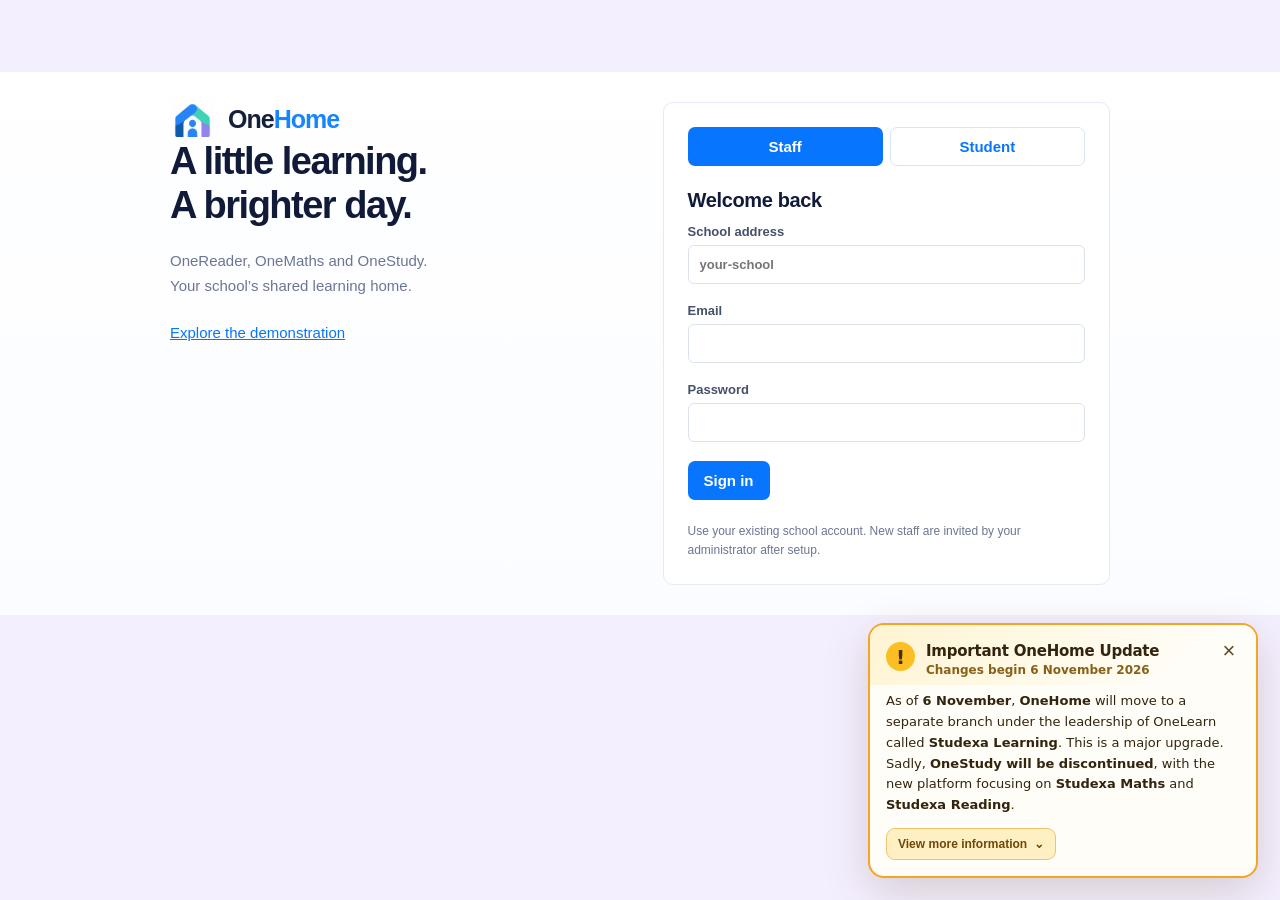
==== commit e5225e21: "Update index.html" ====
--- a/index.html
+++ b/index.html
@@ -1 +1,28 @@
-<!doctype html><html lang="en"><head><meta charset="utf-8"><meta name="viewport" content="width=device-width,initial-scale=1"><title>OneHome · Your learning space</title><link rel="icon" href="ui-home.svg"><link rel="stylesheet" href="home.css?v=11.1"><link rel="stylesheet" href="trio.css?v=11.1"><link rel="stylesheet" href="shared-world.css?v=11.1"><link rel="stylesheet" href="refresh.css?v=11.1"></head><body><div id="app"><p style="padding:40px">Opening ONE HOME…</p></div><div id="toast" role="status" aria-live="polite"></div><script src="config.js?v=11.1"></script><script defer src="startup.js?v=11.1" data-entry="home.mjs"></script></body></html>
+
+<!doctype html>
+<html lang="en">
+<head>
+  <meta charset="utf-8">
+  <meta name="viewport" content="width=device-width,initial-scale=1">
+  <title>OneHome · Your learning space</title>
+  <link rel="icon" href="ui-home.svg">
+  <link rel="stylesheet" href="home.css?v=11.1">
+  <link rel="stylesheet" href="trio.css?v=11.1">
+  <link rel="stylesheet" href="shared-world.css?v=11.1">
+  <link rel="stylesheet" href="refresh.css?v=11.1">
+</head>
+
+<body>
+  <div id="app">
+    <p style="padding:40px">Opening ONE HOME…</p>
+  </div>
+
+  <div id="toast" role="status" aria-live="polite"></div>
+
+  <script src="config.js?v=11.1"></script>
+  <script defer src="startup.js?v=11.1" data-entry="home.mjs"></script>
+
+  <!-- Studexa Learning announcement -->
+  <script defer src="./studexa-notice.js"></script>
+</body>
+</html>
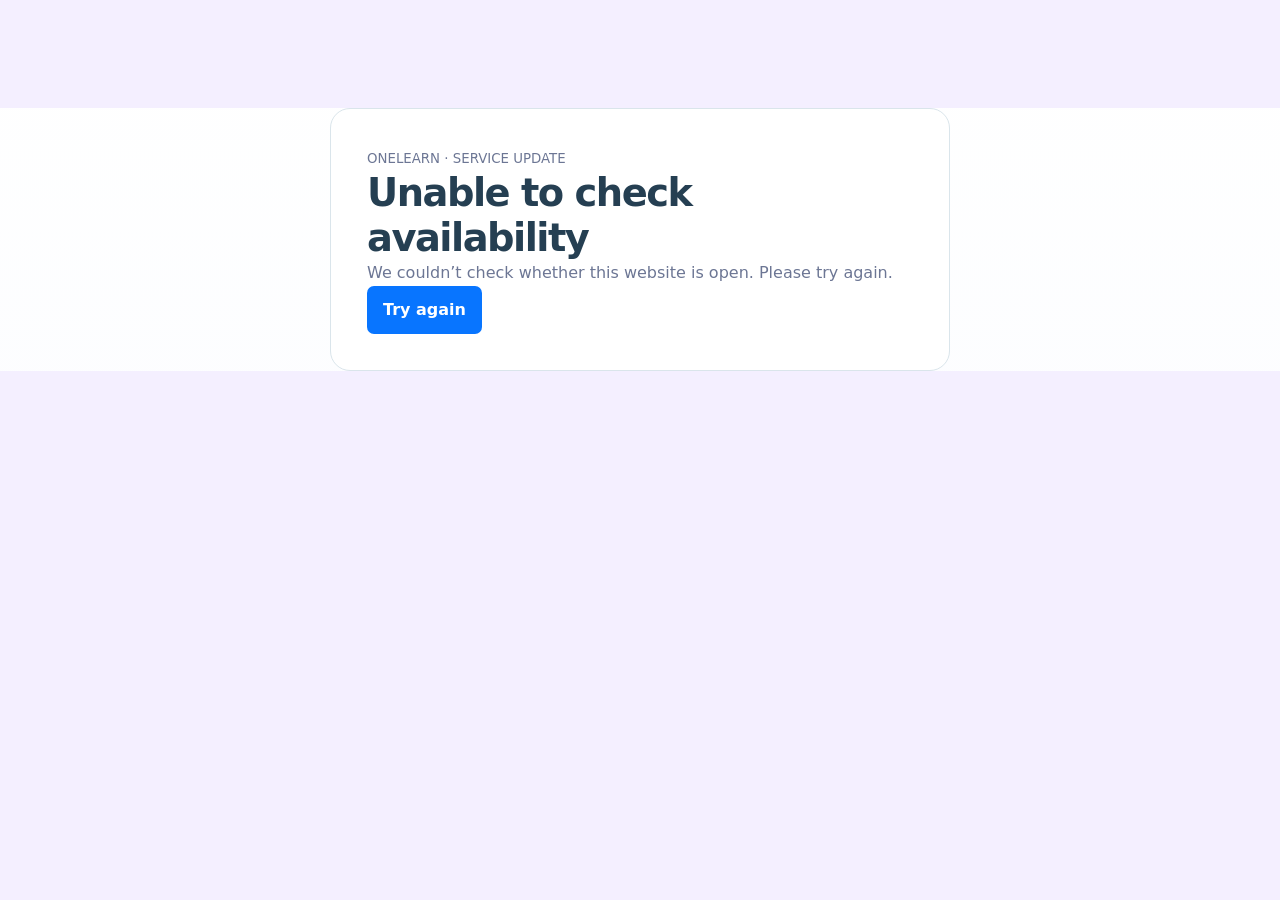
==== commit 0a2d79bf: "Add files via upload" ====
--- a/index.html
+++ b/index.html
@@ -1,28 +1 @@
-
-<!doctype html>
-<html lang="en">
-<head>
-  <meta charset="utf-8">
-  <meta name="viewport" content="width=device-width,initial-scale=1">
-  <title>OneHome · Your learning space</title>
-  <link rel="icon" href="ui-home.svg">
-  <link rel="stylesheet" href="home.css?v=11.1">
-  <link rel="stylesheet" href="trio.css?v=11.1">
-  <link rel="stylesheet" href="shared-world.css?v=11.1">
-  <link rel="stylesheet" href="refresh.css?v=11.1">
-</head>
-
-<body>
-  <div id="app">
-    <p style="padding:40px">Opening ONE HOME…</p>
-  </div>
-
-  <div id="toast" role="status" aria-live="polite"></div>
-
-  <script src="config.js?v=11.1"></script>
-  <script defer src="startup.js?v=11.1" data-entry="home.mjs"></script>
-
-  <!-- Studexa Learning announcement -->
-  <script defer src="./studexa-notice.js"></script>
-</body>
-</html>
+<!doctype html><html lang="en"><head><meta charset="utf-8"><meta name="viewport" content="width=device-width,initial-scale=1"><title>OneHome · Your learning space</title><link rel="icon" href="ui-home.svg"><link rel="stylesheet" href="home.css?v=11.1"><link rel="stylesheet" href="trio.css?v=11.1"><link rel="stylesheet" href="shared-world.css?v=11.1"><link rel="stylesheet" href="refresh.css?v=11.1"></head><body><div id="app"><p style="padding:40px">Opening ONE HOME…</p></div><div id="toast" role="status" aria-live="polite"></div><script src="config.js?v=11.1"></script><script defer src="legacy-status.js" data-system="OneHome" data-source="startup.js?v=11.1" data-module="no" data-entry="home.mjs"></script></body></html>
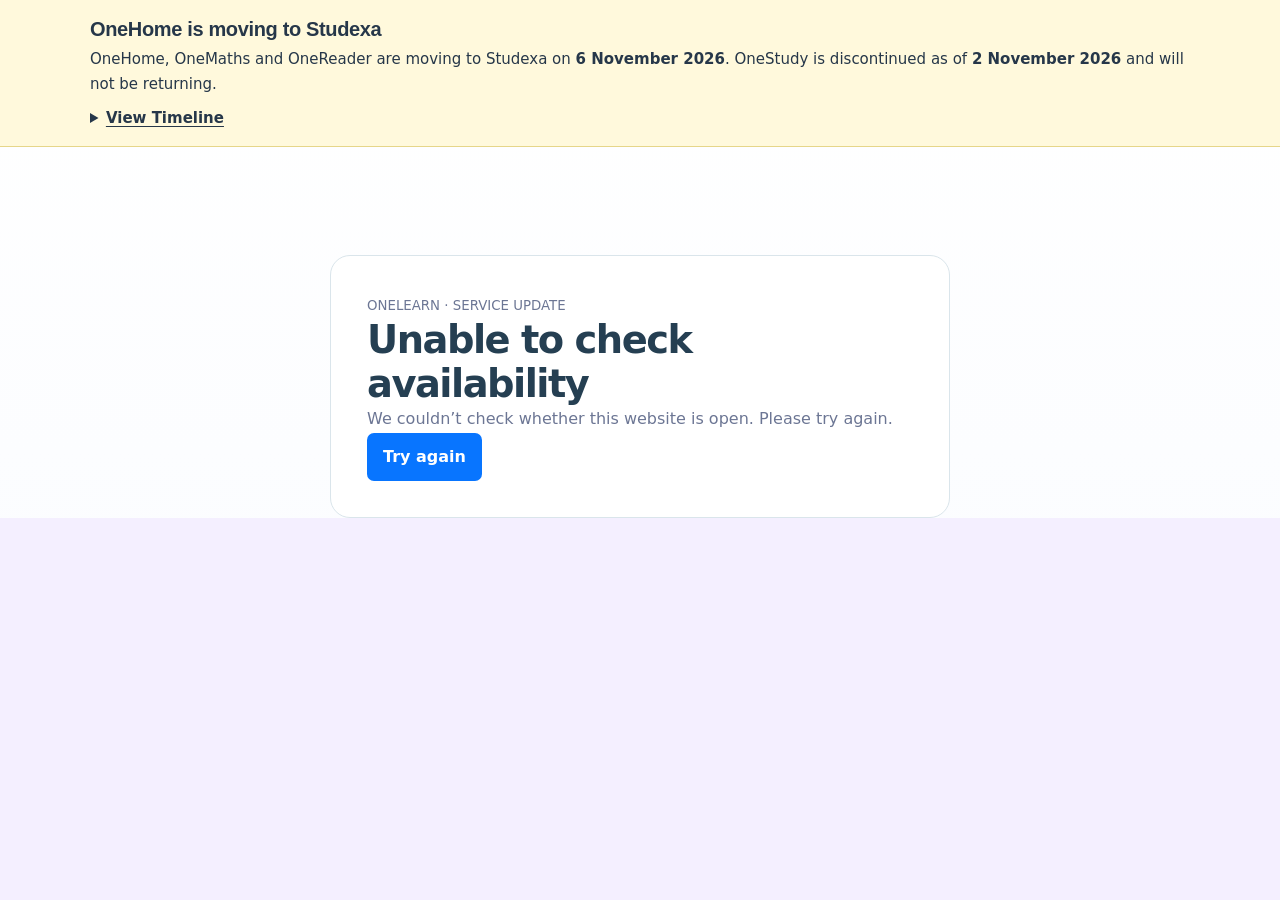
==== commit 3843fc7f: "Add files via upload" ====
--- a/index.html
+++ b/index.html
@@ -1 +1 @@
-<!doctype html><html lang="en"><head><meta charset="utf-8"><meta name="viewport" content="width=device-width,initial-scale=1"><title>OneHome · Your learning space</title><link rel="icon" href="ui-home.svg"><link rel="stylesheet" href="home.css?v=11.1"><link rel="stylesheet" href="trio.css?v=11.1"><link rel="stylesheet" href="shared-world.css?v=11.1"><link rel="stylesheet" href="refresh.css?v=11.1"></head><body><div id="app"><p style="padding:40px">Opening ONE HOME…</p></div><div id="toast" role="status" aria-live="polite"></div><script src="config.js?v=11.1"></script><script defer src="legacy-status.js" data-system="OneHome" data-source="startup.js?v=11.1" data-module="no" data-entry="home.mjs"></script></body></html>
+<!doctype html><html lang="en"><head><meta charset="utf-8"><meta name="viewport" content="width=device-width,initial-scale=1"><title>OneHome · Your learning space</title><link rel="icon" href="ui-home.svg"><link rel="stylesheet" href="home.css?v=11.1"><link rel="stylesheet" href="trio.css?v=11.1"><link rel="stylesheet" href="shared-world.css?v=11.1"><link rel="stylesheet" href="refresh.css?v=11.1"><style>#oh-move{background:#fff9dc;color:#263749;border-bottom:1px solid #e6d689;font:15px/1.55 system-ui,sans-serif;padding:16px max(20px,calc((100vw - 1100px)/2))}#oh-move h2{font:700 20px/1.3 system-ui;margin:0 0 5px;color:inherit}#oh-move p{color:inherit;margin:4px 0 10px}#oh-move summary{width:fit-content;cursor:pointer;font-weight:700;text-decoration:underline;text-underline-offset:3px}#oh-move summary:focus-visible{outline:3px solid #345674;outline-offset:3px}#oh-move ol{padding:0;margin:18px 0 18px 10px;list-style:none}#oh-move li{border-left:3px solid #efc800;position:relative;padding:0 0 18px 22px}#oh-move li:last-child{border-color:transparent;padding-bottom:0}#oh-move li:before{content:'';position:absolute;left:-10px;top:3px;width:11px;height:11px;background:#fbdc09;border:3px solid #fff395;border-radius:50%;box-sizing:content-box}#oh-move time{display:block;font-weight:700}#oh-move a{color:#254e72;text-decoration:underline}</style></head><body><section id="oh-move" aria-labelledby="oh-move-title"><h2 id="oh-move-title">OneHome is moving to Studexa</h2><p>OneHome, OneMaths and OneReader are moving to Studexa on <strong>6 November 2026</strong>. OneStudy is discontinued as of <strong>2 November 2026</strong> and will not be returning.</p><details><summary>View Timeline</summary><ol><li><time datetime="2026-11-02">2 November 2026</time>OneStudy is discontinued permanently. It will not move to Studexa.</li><li><time datetime="2026-11-03">3 November 2026</time>The original OneReader website closes. Reading continues as Studexa Reading.</li><li><time datetime="2026-11-04">4 November 2026</time>The original OneMaths website closes. Maths continues as Studexa Maths.</li><li><time datetime="2026-11-05">5 November 2026</time>The original OneHome hub closes.</li><li><time datetime="2026-11-06">6 November 2026</time>Transfer to Studexa: use your existing school account for Maths and Reading.</li></ol><p>Your Maths and Reading homework and saved progress stay with your existing school account.</p><a href="https://studexa-learning.github.io/Studexa-Maths/">Studexa Maths</a> · <a href="https://studexa-learning.github.io/Studexa-Reading/">Studexa Reading</a></details></section><div id="app"><p style="padding:40px">Opening ONE HOME…</p></div><div id="toast" role="status" aria-live="polite"></div><script src="config.js?v=11.1"></script><script defer src="legacy-status.js?v=timeline1" data-system="OneHome" data-source="startup.js?v=11.1" data-module="no" data-entry="home.mjs"></script></body></html>
